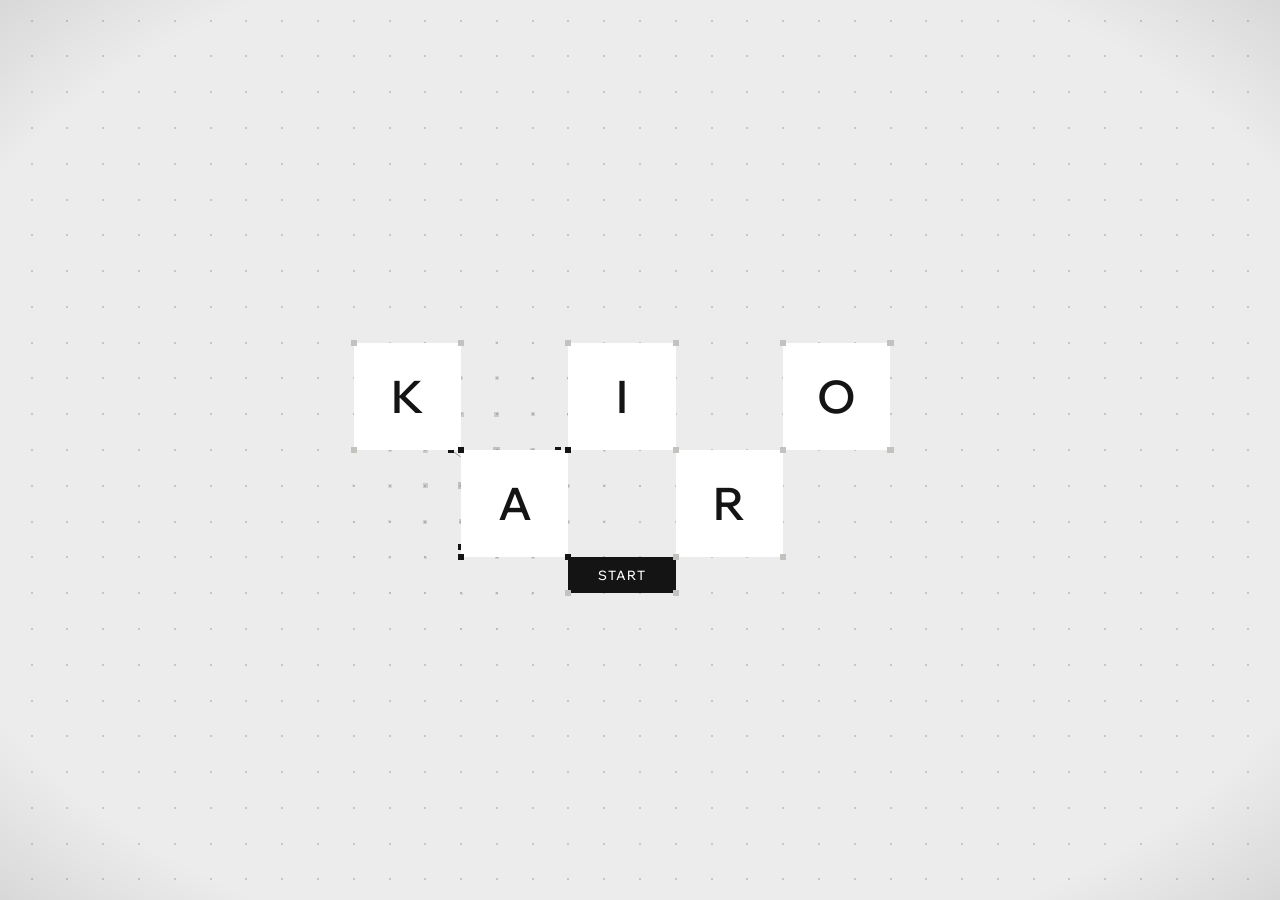
==== index.html @ 66336d64 "Initial copy from karingutin/Kairo as starting point for Rosh Hashanah edition" ====
<!doctype html>
<html lang="en" dir="ltr">
<head>
<meta charset="utf-8">
<meta name="viewport" content="width=device-width, initial-scale=1">
<meta http-equiv="Cache-Control" content="no-store, no-cache, must-revalidate">
<meta http-equiv="Pragma" content="no-cache">
<title>Architecture of Time</title>

<!-- The mark, at 16 pixels: a K cut out of a 3 x 3 patch of the interface
     lattice — see favicon.svg, which carries the geometry and the reasoning.
     THE SVG COMES FIRST and the .ico second: a browser takes the first format
     it understands, so the ones that can read SVG get the version that scales
     and inverts under a dark scheme, and the ones that cannot fall back. The
     two raster files are generated from the SVG's geometry by hand — run
     tools/make-icons.py if favicon.svg ever changes. -->
<link rel="icon" href="favicon.svg" type="image/svg+xml">
<link rel="icon" href="favicon.ico" sizes="16x16 32x32 48x48">
<link rel="apple-touch-icon" href="apple-touch-icon.png">

<link rel="preconnect" href="https://fonts.googleapis.com">
<link rel="preconnect" href="https://fonts.gstatic.com" crossorigin>
<link href="https://fonts.googleapis.com/css2?family=Wix+Madefor+Display:wght@400;500;600;700;800&display=swap" rel="stylesheet">

<!-- Style. Four files, loaded in the order they were written; later rules
     override earlier ones, so the order is not cosmetic. -->
<link rel="stylesheet" href="css/00-ground.css">
<link rel="stylesheet" href="css/10-chrome.css">
<link rel="stylesheet" href="css/20-aperture.css">
<link rel="stylesheet" href="css/30-questions.css">
</head>
<body>
<!--
  APERTURE — direction contract for the opening screen (#landing step 1).
  THESIS: the way in is a hole, not a page. This screen refuses the centered
  plate: the interface grid is the ground, and the title is what is left where
  the grid has been switched off.
  AMENDED: the name and birthdate fields this screen was built around are gone,
  and with them the mechanic where typing widened the aperture. The screen asks
  for nothing now — title, one line, Begin. The hole still opens on the beat,
  but it is no longer sized by what the visitor gives.
  OWN-WORLD: inherited whole — ink #000, white at the field's own weights,
  sheetline rgba(255,255,255,.55) for the rays, Frank Ruhl Libre display /
  Miriam Libre UI / IBM Plex Mono. No new palette, no new face; settled-yellow
  #F3E09B is spent only on the caret and the meter, never on the field. The
  lattice is squares alone, unruled. The poster's own grid and sheet stay
  hidden here per the four-step spec.
  STORY: someone arrives, understands this is a made thing about their own
  time, gives a name, and the giving is what opens the way through.
  FIRST VIEWPORT: full-bleed cell field, live in hard-cut beats. Centred in
  it, an aperture of extinguished cells snapped to whole gridlines. Inside:
  "Architecture of Time" in the display serif arriving character by character
  on the beat, one line beneath it, Begin at the aperture's lower edge. On
  Begin it opens to full bleed and the first base question arrives.
  FORM: aperture — candidate 4 of 7, assigned; seed key b66342ad.
  FINISH: unreviewed and undocumented is unfinished; this build ends with the
  finish review, the verdict, and DESIGN.md
-->
<div class="surface">

  <div class="world" id="world">
    <div class="gridlayer"></div>
    <div class="vignette"></div>
    <div class="sheet-lines" id="sheetLines">
      <i class="v v1"></i><i class="v v2"></i><i class="h h1"></i><i class="h h2"></i>
    </div>
    <div class="stagebox">
      <div id="frame">
        <div class="ply live" id="plyA"></div>
        <div class="ply" id="plyB"></div>
      </div>
      <!-- There is no separate "create the poster" button any more. The tenth
           question's own Create IS that action (see saveLabel and showFinish):
           the last answer and the making of the poster are one press, not two,
           so nothing sits under the sheet announcing an ending. -->
      <!-- the KAIRO mark: the name's five letters in grid cells, top-right, in
           a composition chosen at random each load. A sibling of the dots inside
           .stagebox so it pans and tilts on the same grid it is snapped to.
           Built by buildLogo(), placed by placeLogo(), coloured by paintLogo().
           It is also the way back: pressing it throws the session away and
           reopens the start screen (see backToStart, which shares its wipe with
           Reset), which is why it is a button and not a div. -->
      <button type="button" id="kairo" aria-label="KAIRO, start over from the beginning"></button>
      <div class="dots" id="dots"></div>
      <aside class="popup" aria-hidden="true" aria-live="polite">
        <div id="cardBody"></div>
      </aside>
      <div class="dots-int" id="dotsInt"></div>
      <!-- The question system: step markers, panel and Save while the asking
           lasts, and the three Save-as buttons and Back once the poster is made
           (see renderFinish) — all on the lattice. A sibling of #frame inside
           .stagebox because it has to pan and tilt with the sheet: it is drawn
           on the same grid the sheet is snapped to. -->
      <div id="qsys"></div>
    </div>
  </div>

  <!-- fixed chrome: not part of the board, never moves -->
  <!-- the grey corner square is gone: it was a placeholder for a mark that
       never arrived, and on a ground this bare it read as a stray cell.
       The KAIRO mark that replaced it is NOT here — it lives inside .stagebox
       so it pans and tilts with the grid it is snapped to. -->
  <button type="button" id="fmtBtn" aria-haspopup="true" aria-expanded="false"
          aria-label="Poster format"></button>
  <div id="fmtMenu" role="menu" aria-label="Poster format"></div>
  <div id="status"></div>
  <button type="button" id="reset" aria-label="Reset all answers">Reset</button>

</div>

<!-- The landing screen: fixed, opaque, covers the board AND the chrome above.
     Deliberately a SIBLING of .surface, not a descendant — .surface sets
     `perspective` for the board's pointer-tilt effect, and `perspective`
     (like `transform`) makes an element a containing block for its own
     position:fixed descendants. A #landing nested inside it would compute
     its fixed inset against that 3D-perspective box instead of the true
     viewport, and visibly drift off (confirmed: showed up ~150px short of
     the bottom edge). Living outside .surface entirely keeps its containing
     block the real viewport, full stop. -->
<div id="landing" role="dialog" aria-modal="true" aria-label="Before we begin" aria-hidden="true">
  <div id="landingBody"></div>
</div>


<!-- The programme. Classic scripts, no defer and no async: load order IS
     execution order, and the numeric prefixes are that order. They share one
     global scope, exactly as the single inline block used to. -->
<script src="js/00-core.js"></script>
<script src="js/10-bank.js"></script>
<script src="js/poster/20-month.js"></script>
<script src="js/poster/21-node.js"></script>
<script src="js/poster/22-base-grid.js"></script>
<script src="js/poster/23-beams.js"></script>
<script src="js/poster/24-roll.js"></script>
<script src="js/poster/25-rings.js"></script>
<script src="js/poster/26-snake-layer.js"></script>
<script src="js/poster/27-decades.js"></script>
<script src="js/poster/28-lattice.js"></script>
<script src="js/poster/29-word.js"></script>
<script src="js/poster/30-svg.js"></script>
<script src="js/ui/40-dots.js"></script>
<script src="js/ui/41-snake.js"></script>
<script src="js/ui/42-wheel.js"></script>
<script src="js/ui/43-horizon.js"></script>
<script src="js/ui/44-snake-draw.js"></script>
<script src="js/ui/45-month-ring.js"></script>
<script src="js/app/50-landing.js"></script>
<script src="js/app/51-flow.js"></script>
<script src="js/app/52-controls.js"></script>
<script src="js/app/53-card.js"></script>
<script src="js/app/54-draw.js"></script>
<script src="js/app/55-reset.js"></script>
<script src="js/app/56-tilt.js"></script>
<script src="js/app/57-transition.js"></script>
<script src="js/app/60-format.js"></script>
<script src="js/app/61-relayout.js"></script>
<script src="js/app/62-hover-notes.js"></script>
<script src="js/app/63-record.js"></script>
<script src="js/app/70-collect.js"></script>
<script src="js/app/71-qsys-input.js"></script>
<script src="js/app/72-boot.js"></script>
</body>
</html>
---- css/00-ground.css ----
/* THE ONE REGISTERED CUSTOM PROPERTY, and it is registered for exactly one
     reason: the lattice's colour is consumed inside a background-image (two
     gradients — see .gridlayer), and an unregistered custom property inside an
     image cannot be interpolated, so the board's flip to the negative would cut
     while everything around it faded. Declaring its syntax makes --gridline
     itself animatable, and the gradients re-resolve on every frame of it.
     Every OTHER colour variable here is consumed straight as a colour value, so
     the property that consumes it transitions on its own and needs nothing.
     initial-value must restate the light value: it is what the property falls
     back to, and getting it wrong shows up as a wrong grid for one frame. */
  @property --gridline{syntax:'<color>';inherits:true;initial-value:#D7D4CC}

  :root{
    /* interface — fixed, never touched by answers */
    /* The board's ground. Off-white, not white: pure white would leave the
       question panel — which IS white — with nothing to sit on. */
    --ink:#ECECEC;
    /* THE INTERFACE PALETTE LIVES HERE AND NOWHERE ELSE.
       The opening screen used to declare its own inverted set, so changing the
       board's colour left it behind. It now inherits every one of these, which
       is the rule from here on: change a colour once and the whole interface
       follows. Only .popup — the old floating card, no longer reached from the
       board — still carries its own, and it is on its way out. */
    --fg:#141414;                       /* interface ink */
    --dim:rgba(0,0,0,.50);              /* secondary ink */
    --line:rgba(0,0,0,.16);             /* hairlines */
    --surface:#ECECEC;                  /* what ink is set on */
    --accent:#141414;
    --picker:none;
    /* Measured off the question-system mock: #2F2F2F on black. Deliberately
       dimmer than the .20 white it was — the snake and its panel are what the
       eye should find on this ground, and a brighter lattice competed. */
    --gridline:#D7D4CC;
    --sheetline:rgba(0,0,0,.34);        /* the lines bounding the sheet: darker */
    --dot:#D6D6D6;
    /* THE FIXED CHROME'S THREE TONES — the Reset control's ink, the rule under
       it, and what both go to on hover. They are variables and not literals for
       one reason: the board inverts when the poster is made (see body.made at
       the foot of this file), and Reset and the Back beside the poster have to
       invert with it. Every quiet control on the ground reads these three. */
    --chrome-ink:rgba(0,0,0,.42);
    --chrome-line:rgba(0,0,0,.22);
    --chrome-hot:#000000;

    /* THE QUESTION SYSTEM — every value measured off the mock.
       One family, three weights of the same red: the trail behind you, the
       step you are on, and the words themselves. */
    /* The Figma redesign takes the question system to black on white: the ink is
       pure black, an answered step greys back, the panel stays white. */
    --q-past:#D6D6D6;              /* a question already answered — greyed back */
    --q-now:#000000;               /* the step you are on, and SAVE — black */
    --q-panel:#FFFFFF;             /* the panel the question is set on */
    --q-text:#000000;              /* the question, and the chosen value — black */
    --q-face:var(--face);
    /* Answered questions. A light yellow rather than a dimmer white, so the
       three states of a question separate by HUE and not only by strength:
       white = still to do, yellow = settled. It is a pale relative of the
       poster's own morning yellow, which ties the board to the artwork. */
    --done:#F3E09B;

    /* GEOMETRY — and the one rule that matters here:
       THE GRID NEVER MOVES AND NEVER CHANGES SCALE.

       --cell and the two format numbers are all written by JS (cellSize and
       syncSheet); CSS only consumes them. One source of truth, so the pixel
       grid the dots are placed on and the pixel grid the background paints can
       never disagree.

       --cell is a function of the VIEWPORT alone. It does not know which
       format is showing, which is exactly why a format change leaves the grid,
       the dot field and the corner chrome untouched: the only thing that moves
       is the sheet, from one set of grid lines to another. */
    /* All five are written by JS — cellSize() and syncSheet(). CSS only
       consumes them. The sheet is SNAPPED to whole cells from the origin
       rather than centred arithmetically, which is what lets a format have an
       odd number of cells and still land all four edges on grid lines; an odd
       count then sits half a cell off centre, which nobody can see. */
    --cell:20px;
    --sheet-w:420px;
    --sheet-h:600px;
    --sheet-x:510px;
    --sheet-y:150px;
    /* The made sheet, the poster layer's own height, and the depth of the cut
       that holds the data row off the foot of the sheet until it is earned.
       DECLARED HERE AND NOT ONLY IN JS, unlike the five above, and the reason is
       what happens when one of them is missing rather than stale. A stale
       --sheet-w is a poster the wrong size for one frame. A missing --sheet-cut
       makes `clip-path:inset(0 0 var(--cut) 0)` an invalid declaration, which
       does not clip a little — it does not clip AT ALL, and the record shows
       itself in full on a sheet nobody has finished yet. So there is always a
       number here to fall back on, and it is one row of the default cell. */
    --sheet-hm:620px;
    --ply-h:620px;
    --sheet-cut:20px;
    --over:160px;                  /* world overscan, so panning never shows an edge */
    --morph:620ms;
    /* HOW LONG THE BOARD TAKES TO TURN OVER. It started at --morph's own 620,
       on the argument that the sheet changing format and the ground going to
       its negative should be the same move at two scales. They are not: a
       format morph is the poster REARRANGING and wants the time to be followed,
       while the flip is a light being switched — nobody watches a room go dark,
       they notice that it has. 460 (Karin, 17 Aug).
       AND IT DECELERATES: --eo, not --ease. --ease is symmetrical, so the flip
       crept out of the light, ran, and crept into the dark, which put the slow
       part at both ends where there is nothing to see. --eo leaves at once and
       settles, so almost all of the change is over early and the last of it just
       arrives. Every rule that flips uses these two together — see body below,
       .surface, #reset, .sheet-lines i and .qback. */
    --flip:460ms;
    --ease:cubic-bezier(.66,0,.34,1);
    --eo:cubic-bezier(.33,1,.68,1);     /* easeOutCubic: the tool-layer entrances/morphs decelerate into rest */

    /* ONE FACE for the whole interface. The three roles stay as separate
       variables — display, ui, mono — because the code says which voice it is
       speaking in and that is worth keeping legible even when all three resolve
       to the same family. Only the POSTER still loads a face of its own
       (ThermoTrial-Zero, and only to be rasterised into a mask). */
    --face:'Wix Madefor Display',system-ui,sans-serif;
    --display:var(--face);
    --ui:var(--face);
    --mono:var(--face);
  }
  /* The month layer's letterforms. Loaded only to be RASTERISED into an
     offscreen mask that circles are packed into — no text is ever set in it on
     the page or on the poster, so nothing here reaches the printed sheet as
     type. If the fetch fails the mask falls back to the display serif and the
     silhouette simply comes out in different letter shapes (see monthLayer). */
  @font-face{
    font-family:'ThermoTrial-Zero';
    src:url('https://base44.app/api/apps/69cbcd44d3da2a5cef013f5e/files/mp/public/69cbcd44d3da2a5cef013f5e/0531d7dcf_font_font_mshiunpu.otf') format('opentype');
    font-weight:400; font-style:normal; font-display:swap;
  }
  *{box-sizing:border-box}
  html,body{margin:0;padding:0;height:100%;overflow:hidden}
  /* THE FLIP IS DRIVEN FROM HERE. body.made is what changes, so body is the
     element whose computed values move — and both the ground it paints and the
     lattice colour it hands DOWN are transitioned on it. An inherited value
     that is mid-transition on the parent arrives at the child mid-transition
     too, which is what carries the fade into .gridlayer without .gridlayer
     needing to know anything about it. */
  body{background:var(--ink);font-family:var(--ui);line-height:1.5;-webkit-font-smoothing:antialiased;
       transition:background-color var(--flip) var(--eo),
                  --gridline var(--flip) var(--eo)}

  /* the grid is the background of the whole interface. it is anchored to the
     sheet's top-left corner, so the sheet sits inside it rather than on it. */
  /* The stage. Holds the perspective; itself never moves. */
  .surface{position:fixed;inset:0;background-color:var(--ink);
           overflow:hidden;perspective:1500px;perspective-origin:50% 50%;
           transition:background-color var(--flip) var(--eo)}

  /* The world: everything that belongs to the board. Panned and tilted as one
     piece, so the grid, the sheet and the dots can never drift apart.
     Oversized by --over on every side, so panning never exposes an edge. */
  /* NOT preserve-3d. Under preserve-3d the browser sorts these children by 3D
     depth and ignores z-index, which makes hit-testing pick the wrong layer at
     random. The world's own rotation still works because .surface holds the
     perspective; the children only need to stay flat. */
  .world{position:absolute;inset:calc(-1 * var(--over));z-index:1;
         transform-style:flat;will-change:transform}

  /* The grid runs unbroken to every edge — no mask, no fade. It covers the
     world including the overscan, so panning never reveals a bare corner.

     Anchored to the CENTRE of the viewport, not to the sheet's corner. That is
     the whole reason a format change leaves it untouched: a line falls exactly
     on the centre and repeats outward, and because every format is an even
     number of cells the centred sheet's four edges land on lines whatever
     format is showing. Anchoring to the sheet's corner would drag the entire
     grid sideways every time the poster changed shape. */
  .gridlayer{position:absolute;inset:0;z-index:0;
    background-image:
      linear-gradient(to right, var(--gridline) 0 1px, transparent 1px),
      linear-gradient(to bottom, var(--gridline) 0 1px, transparent 1px);
    background-size:var(--cell) var(--cell);
    background-position:calc(50vw + var(--over)) calc(50dvh + var(--over))}

  /* Viewport-sized box inside the world, so every JS coordinate stays
     viewport-relative exactly as before. */
  /* No z-index: this must NOT become a stacking context, so its children can
     interleave with the sheet lines that sit on the world. */
  .stagebox{position:absolute;left:var(--over);top:var(--over);
            width:100vw;height:100dvh}

  /* Shading that belongs to the board: it sits above the grid but below the
     sheet and the card, so content never gets dimmed by it. */
  .vignette{position:absolute;inset:0;z-index:1;pointer-events:none;
    background:radial-gradient(ellipse 92% 92% at 50% 50%,
      transparent 70%, rgba(0,0,0,.22) 100%)}

  .dots{position:absolute;inset:0;pointer-events:none;z-index:4}
  /* This layer covers the whole screen and sits above the card, so it MUST be
     click-through. Only .qdot inside it takes pointer events. */
  .dots-int{position:absolute;inset:0;z-index:6;pointer-events:none}
  /* The dots do not move on a format change at all. They are placed clear of
     the LARGEST footprint any format can occupy, so no format can ever reach
     them — which is what makes the change seamless: only the sheet's four
     edges and the artwork move, over a grid and a dot field that hold still. */
  .dots svg,.dots-int svg{display:block;width:100%;height:100%}
  .dots-int svg{pointer-events:none}

  /* a question dot: ring = unanswered, disc = answered, pulse = do this next */
  .qdot{pointer-events:auto;cursor:pointer;outline:none}
  .qdot .hit{pointer-events:all}
  .qdot .hit{fill:transparent}
  /* THE CATALOGUE — three readings, and only three:
       still to do   white disc, large
       answered      light yellow disc, small
       skipped       light yellow ring, small, broken
     WHITE MEANS "STILL TO DO" and YELLOW MEANS SETTLED, so the states separate
     by hue first and weight second — and the boldest marks on the board are
     always the ones asking for something. On top of that sits the ORDER: radius
     and brightness both fall off with how far ahead of the cursor a question
     sits, so what is next is the biggest, brightest disc and the rest recede
     toward the grid. All of it is set per dot by renderDots. */
  /* r and opacity are NOT transitioned: they are re-derived from the live cell
     size on every frame of a format morph, and a transition would make each
     dot chase its own position a fifth of a second behind the grid. */
  .qdot .core{fill:none;stroke:#FFFFFF;stroke-width:1.2;
              transition:fill .2s ease,stroke .2s ease,stroke-width .15s ease}
  .qdot .core.filled{fill:#FFFFFF}
  /* answered: a small filled disc in the settled colour */
  .qdot .core.done{fill:var(--done);stroke:var(--done)}
  /* skipped: the same colour, but hollow and broken, so the board never claims
     an answer that was never given */
  .qdot .core.passed{fill:none;stroke:var(--done)}
  /* A ring that only shows on hover. Needed because the dots are now mostly
     filled, and thickening a white outline inside a white disc is invisible —
     the hover has to happen OUTSIDE the mark to be seen at all. */
  .qdot .hover{fill:none;stroke:#FFFFFF;stroke-width:1;opacity:0;
               transition:opacity .14s ease}
  .qdot:not(.locked):hover .hover,
  .qdot:focus-visible .hover{opacity:.75}
  .qdot:not(.locked):hover .core,
  .qdot:focus-visible .core{opacity:1}
  /* Locked dots do not answer the pointer AND say so: no hover ring, and the
     cursor stays a plain arrow. Previously they looked and felt identical to
     open ones right up until a click did nothing. */
  .qdot.locked{pointer-events:none;cursor:default}

  /* the mark that says where to begin — only while nothing has been answered */
  .startcue{font-family:var(--mono);font-size:8.5px;letter-spacing:.2em;
            text-transform:uppercase;fill:rgba(255,255,255,.75)}
  /* The line that reaches from the question just answered toward the next one:
     a straight run between the two points, as the crow flies.

     The motion is meant to LEAD rather than announce. It fades up instead of
     switching on, extends on a strong ease-out so it decelerates into the dot
     it is pointing at, rests there long enough to be followed, then leaves
     slowly. Nothing in it snaps — an earlier version drew fast at full opacity
     and read as a flash, which pulled the eye instead of guiding it. */
  /* A WAKE, not a line being drawn.
     The stroke is one short dash in a very long gap, and what animates is the
     offset — so a segment of fixed length TRAVELS the whole curve and leaves at
     the far end. The full path is never visible at once, which is the
     difference between something moving across the board and something being
     drawn onto it. Same idea as a trim path chasing its own start.
     --o0 / --o1 are the two ends of that travel, worked out per curve in JS. */
  /* Two animations rather than one, on purpose: the travel needs a single
     unbroken ease from end to end, and mixing opacity keyframes into it would
     chop that curve into eased fragments and put a kink in the motion. So the
     offset animation holds exactly three keyframes — go, arrive, stay — and the
     fade rides alongside it on its own linear track. */
  /* A SHOOTING STAR.
     Away quickly, decelerating only slightly, and the tail is already
     dissipating before the head lands — so it arrives and is gone in the same
     motion. There is deliberately NO rest at the far end: an earlier version
     held the wake on the target for a beat, and a quarter second of a line
     sitting still next to a dot stops reading as something falling and starts
     reading as a pointer that has been left there. */
  .guide{fill:none;stroke:#FFFFFF;stroke-width:1.1;stroke-linecap:round;
         animation:trail 1150ms cubic-bezier(.12,.62,.3,1) forwards,
                   trailFade 1150ms linear forwards}
  /* the head reaches the target at 92% — it still genuinely arrives, see --o1 —
     and the last 8% is only there so it does not vanish mid-stride */
  @keyframes trail{
    0%  {stroke-dashoffset:var(--o0)}
    92% {stroke-dashoffset:var(--o1)}
    100%{stroke-dashoffset:var(--o1)}
  }
  /* fading from 58% means the streak is thinning out over the last third of its
     flight, which is what makes the arrival dissolve instead of stop */
  @keyframes trailFade{
    0%{opacity:0} 7%{opacity:.7} 58%{opacity:.7} 100%{opacity:0}
  }
  /* The same wake again, clipped to the sheet and a fraction of the weight. It
     has to cross the artwork whenever the two dots sit on opposite sides of it,
     and at full strength that reads as a scratch across the poster. Drawing it
     twice under opposite clips is what lets one gesture change weight partway
     along instead of becoming two — both copies share the timing exactly, so
     they travel as one. */
  .guide.under{animation-name:trail,trailFadeFaint}
  @keyframes trailFadeFaint{
    0%{opacity:0} 7%{opacity:.18} 58%{opacity:.18} 100%{opacity:0}
  }
  .qdot .halo{fill:none;stroke:rgba(255,255,255,.4);stroke-width:1}
  .qdot .pulse{fill:none;stroke:#FFFFFF;stroke-width:1.4;
               transform-box:fill-box;transform-origin:center;
               animation:ring 2.1s cubic-bezier(.2,.7,.3,1) infinite}
  @keyframes ring{0%{transform:scale(1);opacity:.7}70%{opacity:0}100%{transform:scale(3);opacity:0}}

  /* pointer-events off on the strip itself: it must never intercept a click
     meant for a card that happens to sit under it. Only its link takes them. */
  #status{display:none;pointer-events:none;position:absolute;left:max(16px, calc(1.6 * var(--cell)));bottom:max(14px, calc(1.3 * var(--cell)));z-index:8;
          font-family:var(--mono);font-size:9.5px;letter-spacing:.18em;text-transform:uppercase;
          color:rgba(0,0,0,.46)}
  .statline{display:flex;align-items:center;gap:12px}
  .sep{display:inline-block;width:14px;height:1px;background:rgba(0,0,0,.28)}
  .build{opacity:.4}
  .cue{animation:breathe 2.6s ease-in-out infinite}
  @keyframes breathe{0%,100%{opacity:.45}50%{opacity:1}}
  #reset{position:absolute;right:max(16px, calc(1.6 * var(--cell)));bottom:max(14px, calc(1.3 * var(--cell)));z-index:8;
         font-family:var(--mono);font-size:9.5px;letter-spacing:.18em;text-transform:uppercase;
         background:transparent;border:0;padding:0 0 1px;cursor:pointer;
         color:var(--chrome-ink);border-bottom:1px solid var(--chrome-line);
         transition:color var(--flip) var(--eo),border-color var(--flip) var(--eo),
                    bottom var(--flip) var(--eo)}
  /* THE MADE POSITION IS NOT HERE, it is written as an inline length by
     placeReset(). The made sheet brings its bottom bounding line down a cell,
     onto this word (Karin, 17 Aug), and where the label has to stand to clear it
     is a function of the sheet's box — which JS already owns and CSS can only
     reach through a chain of custom properties. The transition above is what
     makes it travel rather than jump, on the sheet's own clock. */
  /* TWO DURATIONS ON ONE PAIR OF PROPERTIES, and the shorter one lives on the
     hover rule rather than on the base. The same two colours are moved by two
     different events: the pointer arriving, which must answer at once, and the
     board turning over, which must not — at .15s this label went white while
     the ground behind it was still white, and disappeared for a third of a
     second every time the poster was made. The base rule owns the flip's
     duration; :hover overrides it for as long as the pointer is there, so
     hovering is instant and letting go eases back on the board's own clock. */
  #reset:hover{color:var(--chrome-hot);border-bottom-color:var(--chrome-hot);
               transition-duration:.15s}
  #reset:disabled{opacity:.3;cursor:default;border-bottom-color:transparent}
  #reset:disabled:hover{color:var(--chrome-ink)}

  /* Placeholder, snapped to grid lines by placeChrome(). Drop real content
     inside; sized to 3 x 3 grid cells. */
  .chrome{position:absolute;z-index:8;pointer-events:none}   /* below the card; inert for now */

  /* =====================================================================
     THE POSTER IS MADE — and the board turns itself off around it.

     EVERY VALUE HERE IS THE NEGATIVE OF THE ONE ABOVE IT, and that is the
     whole rule: not a second palette that happens to be dark, but the same
     palette read the other way round. #ECECEC becomes #131313, #D7D4CC
     becomes #282B33, and every rgba(0,0,0,a) becomes rgba(255,255,255,a) at
     its own alpha. So the RELATIONSHIPS survive the flip — the lattice is
     one step off the ground on the dark side exactly as it was on the light
     side, which is why it comes out dark grey and not white. A white grid
     was the first attempt and it read as a new thing on the screen rather
     than as the same board seen inverted (Karin, 16 Aug).

     Everything drawn ON the ground — the mark, Reset, Back, the lines
     bounding the sheet — takes the flip with it, which is the whole reason
     those are variables and not literals.

     THE POSTER IS NOT IN THIS RULE, AND MUST NEVER BE. Not the sheet, not
     PAPER, not a single layer's colour: the piece that was just made is the
     one thing on the screen that does not change when the interface steps
     back from it. That is what the inversion is FOR — the artwork is now the
     only lit thing on a board that has gone dark.

     It cuts rather than fades, like every other state change in this piece:
     --gridline is consumed inside a background-image, and a custom property
     in a gradient cannot be interpolated without registering it. Nothing to
     work around — the opening screen runs on hard cuts too.
     ===================================================================== */
  body.made{
    --ink:#131313;                      /* the negative of #ECECEC */
    --surface:#131313;
    --gridline:#282B33;                 /* the negative of #D7D4CC: dark grey, one step off the ground */
    --fg:#EBEBEB;                       /* the negative of #141414 */
    --dim:rgba(255,255,255,.50);
    --line:rgba(255,255,255,.16);
    --accent:#EBEBEB;
    --sheetline:rgba(255,255,255,.34);  /* the darker lines become the lighter ones */
    --dot:#292929;
    /* THE ONE PLACE THE FLIP IS NOT LITERAL. A hairline of white on black
       carries less weight than the same hairline of black on white — the same
       alpha does not buy the same read — so the two quiet controls, Reset and
       the Back beside the poster, are given back what the flip costs them.
       Karin, 16 Aug: they have to be MORE readable inverted, not equally
       faint. Everything else on this list is the exact negative. */
    --chrome-ink:rgba(255,255,255,.62);
    --chrome-line:rgba(255,255,255,.36);
    --chrome-hot:#FFFFFF;
  }
  /* The mark inverts with the ground: its three cells are var(--fg), which has
     just become the light tone, so the name set across them has to go dark or
     it vanishes into its own ground. The coloured cell keeps the colourway's
     ink — that is the poster's colour, and the poster does not change — and the
     two letters over it simply read dark on it like the other three. */
  body.made #kairo .kw{color:#131313}
---- css/10-chrome.css ----
/* ---- the KAIRO mark, above the questions ----
     Three cells in one row (placeLogo sets the box to exactly 3 x 1, so the dot
     field can reserve it). The cells are GROUND — the interface ink, and the
     last of the three the colourway's own colour — and the name is set across
     all three in one piece on top of them, so no letter is ever cut by a cell
     edge. display:none is the resting state; placeLogo turns it on once the
     board is live, and only then. */
  /* A button, because the mark is the way back to the start screen. Every
     browser default is stripped: placeLogo owns the box, .kt owns the ground
     and .kw owns the name, so nothing here may add a border, a padding or a
     ground of its own. Pressing it fades rather than moves — the box is on the
     grid, and a hover that shifted it would take it off. */
  #kairo{display:none;position:absolute;z-index:3;pointer-events:auto;cursor:pointer;
         margin:0;padding:0;border:0;background:transparent;font:inherit;color:inherit;
         -webkit-appearance:none;appearance:none;
         transition:opacity .15s var(--ease)}
  #kairo:hover{opacity:.72}
  #kairo:focus-visible{outline:1px solid var(--fg);outline-offset:3px}
  @media (prefers-reduced-motion:reduce){#kairo{transition:none}}
  #kairo .kt{position:absolute;background:var(--fg);
             transition:background .45s var(--ease)}
  /* the name, spanning the whole box and sitting above every cell in it */
  #kairo .kw{position:absolute;inset:0;z-index:1;
             display:flex;align-items:center;justify-content:center;
             font-family:var(--ui);font-weight:600;color:#FFFFFF;
             text-transform:uppercase;line-height:1;
             /* the tracking's trailing space would push the word off-centre by
                half a letter-space; the indent pays it back */
             text-indent:.10em;
             transition:color .45s var(--ease)}
  @media (prefers-reduced-motion:reduce){#kairo .kt,#kairo .kw{transition:none}}

  /* ---- the format control, top right ----
     Two grid cells square instead of the three the grey placeholder took, and
     snapped to the same lines. The glyph inside is the poster's own outline at
     its real ratio, so the control states the format rather than naming it. */
  #fmtBtn{position:absolute;z-index:9;pointer-events:auto;cursor:pointer;
          background:transparent;border:1px solid rgba(255,255,255,.28);padding:0;
          display:flex;flex-direction:column;align-items:center;justify-content:center;gap:5px;
          transition:border-color .15s,background .15s}
  #fmtBtn:hover,#fmtBtn[aria-expanded=true]{border-color:#fff;background:rgba(255,255,255,.07)}
  #fmtBtn:focus-visible{outline:1px solid #fff;outline-offset:3px}
  /* the glyph's own box animates with the same curve as the sheet, so pressing
     a format shows the control and the poster arriving together */
  #fmtBtn i{display:block;border:1.3px solid #fff;box-sizing:border-box;
            transition:width var(--morph) var(--ease),
                       height var(--morph) var(--ease)}
  #fmtBtn b{font-family:var(--mono);font-weight:400;font-size:7.5px;letter-spacing:.1em;
            color:rgba(255,255,255,.7);white-space:nowrap}

  #fmtMenu{position:absolute;z-index:9;background:#080808;
           border:1px solid rgba(255,255,255,.26);padding:5px 0;
           opacity:0;visibility:hidden;transform:translateY(-4px);pointer-events:none;
           transition:opacity .18s ease,transform .18s ease,visibility .18s}
  #fmtMenu.open{opacity:1;visibility:visible;transform:none;pointer-events:auto}
  #fmtMenu button{display:flex;align-items:center;gap:11px;width:100%;
                  background:transparent;border:0;padding:8px 13px;cursor:pointer;
                  text-align:left;color:#fff;transition:background .12s}
  #fmtMenu button:hover{background:rgba(255,255,255,.10)}
  #fmtMenu button:focus-visible{outline:1px solid #fff;outline-offset:-2px}
  #fmtMenu button[aria-checked=true]{background:rgba(255,255,255,.06)}
  /* the ratio glyph, sized by JS: a 22px box holding the format's outline */
  #fmtMenu i{display:block;border:1.2px solid rgba(255,255,255,.85);box-sizing:border-box;flex:none}
  #fmtMenu .gbox{width:22px;height:22px;display:flex;align-items:center;justify-content:center;flex:none}
  #fmtMenu .lbl{font-family:var(--mono);font-size:9.5px;letter-spacing:.14em;
                text-transform:uppercase;flex:1;white-space:nowrap}
  #fmtMenu .rat{font-family:var(--mono);font-size:9.5px;letter-spacing:.1em;
                color:rgba(255,255,255,.55);flex:none}
  #fmtMenu .use{font-family:var(--mono);font-size:8px;letter-spacing:.06em;
                color:rgba(255,255,255,.34);display:block;margin-top:3px;text-transform:none}
  #fmtMenu button[aria-checked=true] .rat{color:#fff}

  /* The sheet. syncSheet writes its four lengths in one go, so they all change
     at the same instant — and a transition on a length interpolates whatever
     caused the change. That is the format morph: four lengths here, four more
     on the bounding lines, one duration and one curve shared by all of them, so
     they arrive together. No custom-property animation involved, which means it
     behaves the same in every browser that can run the rest of this file. */
  /* THE FRAME STANDS AT ITS MADE HEIGHT AT ALL TIMES, and the record's row is
     CLIPPED off the bottom until the poster is made. Nothing about the box
     changes when the sheet lengthens — only where it is cut.

     It was written the obvious way first: the frame at the asking height, the
     made height switched in on body.made, and `height` transitioned. That is
     correct and it is not smooth. A height animation is a LAYOUT animation, so
     every frame of it relaid the frame, re-resolved the two poster layers inside
     it and re-evaluated the overflow — over an SVG carrying thousands of
     elements, which is what made the growth judder (Karin, 17 Aug). Clipping
     costs no layout at all: the layer is rasterised once and the cut moves.

     --sheet-hc is still the height SHOWN and is still switched, because the
     sheet's bottom bounding line is drawn off it (see .sheet-lines .h2) and that
     is a one-pixel element that can afford to move the cheap way. */
  #frame{position:absolute;z-index:2;left:var(--sheet-x);top:var(--sheet-y);
         width:var(--sheet-w);height:var(--sheet-hm);overflow:hidden;
         clip-path:inset(0 0 var(--cut) 0)}
  :root{--sheet-hc:var(--sheet-h); --cut:var(--sheet-cut)}
  body.made{--sheet-hc:var(--sheet-hm); --cut:0px}
  /* Scoped to .morphing on purpose. The same four lengths also change when the
     window is resized, and a resize must be instant — animating the sheet
     while someone drags a window corner looks broken and lags the pointer. The
     class is added only for the length of a format change. */
  .world.morphing #frame{
         transition:left var(--morph) var(--ease), top var(--morph) var(--ease),
                    width var(--morph) var(--ease), height var(--morph) var(--ease)}
  /* THE SHEET LENGTHENING, and scoped to its own class for exactly the reason
     .morphing is: the same height also changes on a window resize, where it must
     be instant — an eased height against a snapping width is a poster visibly
     squashing while someone drags a window corner. The class is on for the
     length of the ending and no longer (see showFinish / hideFinish).
     --flip and --eo, not --morph: the sheet growing and the ground going to its
     negative are ONE movement, and one movement takes one clock. */
  .world.growing #frame{transition:height var(--flip) var(--eo)}
  .world.growing .sheet-lines .h2{transition:top var(--flip) var(--eo)}
  .world.growing .sheet-lines.edge .v{transition:bottom var(--flip) var(--eo)}

  /* The "create the poster" button that used to hang under the sheet is gone.
     It said the same thing twice: the tenth question's own Create already makes
     the poster, and a second control sitting under the sheet from the start
     announced the ending long before anyone had reached it. */

  /* Two poster layers, dissolved into one another on a format change. Both are
     stretched to fill the frame (preserveAspectRatio="none"), and the frame is
     travelling between the two ratios: at the start the outgoing poster sits at
     its own ratio undistorted, at the end the incoming one does, and the
     dissolve covers the squash in between. That is what turns a resize into a
     morph.

     It is NOT a symmetrical crossfade, and that is the point. Fading one out
     while fading the other in leaves both semi-transparent midway, so a
     quarter of the black board shows through the pair and the poster visibly
     dips in brightness halfway through every change — very obvious on a white
     morning ground. Instead the outgoing layer holds full opacity underneath
     while the incoming one fades in ON TOP of it, and is only dropped once it
     is completely covered. Nothing is ever transparent, so nothing dims. */
  /* TOP-ANCHORED AND ALWAYS THE LONG HEIGHT — not inset:0. The layer holds the
     artwork AND the record beneath it, at its own fixed proportions, and it must
     not resize when the sheet lengthens: the artwork is finished and nothing at
     the end is allowed to move it. The frame's overflow decides how much of the
     layer is showing; the layer itself never changes. */
  .ply{position:absolute;left:0;top:0;width:100%;height:var(--ply-h);opacity:0;
       transition:opacity var(--morph) var(--ease)}
  .ply.live{opacity:1}
  .ply:not(.live){pointer-events:none}   /* the idle buffer must not intercept hovers */
  .ply svg{display:block;width:100%;height:100%}

  /* =====================================================================
     THE POSTER IS MADE — the sheet lengthens and the record is printed.

     NOTHING HERE MOVES THE ARTWORK. The record is already sitting in the poster
     layer, a cell below the foot of the sheet, from the first paint of the
     session; all the ending does is grow the frame down to meet it (see #frame
     and .world.growing). So there is no transform on this side at all, and the
     export needs nothing baked in either: a saved SVG carries the whole tall
     sheet, band included, exactly as the screen has it.

     Which leaves one thing for CSS: the writing. */
  /* Swept left to right as the sheet reaches it — a record being printed, not a
     caption switched on. --gd is the letter's own beat (baked in recordLayer).

     A FADE ON --eo, NOT A HARD CUT PER LETTER, and this is the whole difference
     between the two versions of this rule. The word layer's letters land as
     steps(1,end) because there are nine of them at ninety-odd milliseconds
     apart, and each one arriving whole is the point. There are three hundred
     here, three milliseconds apart, so several land in every frame — as hard
     cuts that is not a word being written, it is a block of text stuttering in
     column by column (Karin, 17 Aug: "feels a bit stuck"). At .32s each, every
     letter overlaps the hundred after it and the same delays read as one soft
     wipe travelling across the band, on the same curve as every other entrance
     in the piece.

     IT STARTS BEFORE THE SHEET HAS FINISHED GROWING, at half the flip rather
     than after it. Waiting for the whole 460ms put a dead beat between the two
     halves of one movement; overlapping them makes the sheet lengthen and the
     record arrive read as a single gesture.

     NO STANDALONE opacity:0, for the reason spelled out on .sglyph: the
     from-state does the hiding and `both` holds it, so prefers-reduced-motion —
     which forces animation:none — leaves every letter visible instead of
     stranding the whole band blank. */
  @keyframes recordWrite{from{opacity:0}to{opacity:1}}
  body.made .ply svg .rglyph{
    animation:recordWrite .32s var(--eo) both;
    animation-delay:calc(var(--flip) * .5 + var(--gd,0ms))}

  /* HOVER NOTES: point at an answered layer and it stays lit while the rest of the
     poster dims, and a personal line appears beside the sheet. */
  .hl{cursor:pointer}
  .art > *{transition:opacity .25s ease}
  .art:has(.hl:hover) > *:not(.hl:hover){opacity:.12}

  /* ENTRY ANIMATIONS: the first time a tool's layer lands on the sheet it plays a
     one-shot entrance. markEntries() tags the layer .enter exactly once (the id is
     remembered in `entered`), so slider re-renders and format morphs stay silent;
     resetAll clears `entered` and re-arms it. The global prefers-reduced-motion
     rule near the end already forces animation:none, so a reduced-motion visitor
     just gets the finished mark — no per-animation guard needed here.

     THE SNAKE (Q4/febdays): its beads unspool head-to-tail. Every bead part carries
     class .sbead and a --bi (its 0-based order); the layer carries --sstep (the
     per-bead delay, sized in JS so ~all 28-31 beads land inside ~0.8s). Each bead
     appears WHOLE at full size — a plain fade, no scale-up — so the snake assembles
     one complete circle after another (Karin: scaling small->big did not suit it).
     The explicit animation-delay sits AFTER the animation shorthand on purpose — the
     shorthand resets delay to 0, so the override has to follow it. */
  @keyframes snakeBeadIn{from{opacity:0}to{opacity:1}}
  .hl.enter[data-q="febdays"] .sbead{
    animation:snakeBeadIn .42s var(--eo) both;
    animation-delay:calc(var(--bi) * var(--sstep,15ms))}

  /* THE NODE (Q2/alarms): the centre square pops first, then the rays shoot outward
     one by one (a stroke draw-on — --rl is each ray's own length) and each blue tip
     pops as its ray lands. --nstep (set in JS off the ray count) keeps the whole fan
     inside ~0.3s however many alarms there are. Same fill-box trick so the square and
     tips scale from their own centres, not the SVG origin. */
  @keyframes nodePop{from{opacity:0;transform:scale(0)}to{opacity:1;transform:none}}
  @keyframes nodeRay{from{stroke-dashoffset:var(--rl)}to{stroke-dashoffset:0}}
  /* THE BASE GRID (shape + density): on first appearance the output RISES from
     the bottom of the sheet to the top — a clip that fills upward, so the lines
     read as coming up from below rather than blooming from the centre. */
  .hl.enter[data-q="basegrid"]{animation:gridRise .95s var(--eo) both}
  @keyframes gridRise{from{clip-path:inset(100% 0 0 0)}to{clip-path:inset(0 0 0 0)}}
  .hl.enter[data-q="alarms"] .nsq{transform-box:fill-box;transform-origin:center;
    animation:nodePop .30s var(--eo) both}
  .hl.enter[data-q="alarms"] .nray{stroke-dasharray:var(--rl);
    animation:nodeRay .36s var(--eo) both;
    animation-delay:calc(.10s + var(--ri) * var(--nstep,40ms))}
  .hl.enter[data-q="alarms"] .nell{transform-box:fill-box;transform-origin:center;
    animation:nodePop .26s var(--eo) both;
    animation-delay:calc(.30s + var(--ri) * var(--nstep,40ms))}
  /* THE RING BLOCK (Q/vacations): the corner triangle RISES onto the canvas first,
     travelling in from beyond the sheet's extreme top-right corner (--rtx,--rty is the
     trim corner the block hangs flush to; --rtdx,--rtdy is the off-canvas start it
     slides from), and then the rings BUD — every one of them
     is tangent to the outer ring at one point (--rpx,--rpy, the middle-right), so
     scaling each about THAT point holds the tangency through the whole entrance
     and they read as growing out of it, outer first. transform-box:view-box puts
     the origin in the sheet's own units, which is what those two vars carry.

     A COUNT CHANGE is the same move under a different driver: startRingsMorph
     scales the very same groups about the very same point from JS, so a ring
     gained grows out of it and a ring lost shrinks back into it. Nothing here
     fights that — the .enter class is off by then. */
  @keyframes ringBud{from{opacity:0;transform:scale(0)}to{opacity:1;transform:none}}
  /* the triangle RISES onto the canvas: it starts one triangle-length up-and-right of
     its resting spot (--rtdx,--rtdy, so it is fully off the top-right corner) and
     slides down-left into place. transform-box:view-box keeps the px offsets in the
     sheet's own units. */
  @keyframes ringTriIn{from{opacity:0;transform:translate(var(--rtdx),var(--rtdy))}to{opacity:1;transform:none}}
  .hl.enter[data-q="vacations"] .rtri{transform-box:view-box;
    animation:ringTriIn .5s var(--eo) both}
  .hl.enter[data-q="vacations"] .rring{transform-box:view-box;
    transform-origin:var(--rpx) var(--rpy);
    animation:ringBud .52s var(--eo) both;
    animation-delay:calc(.14s + var(--ri) * var(--rstep,90ms))}

  /* THE WORD (Q9/saying): it is WRITTEN, one letter at a time, left to right and
     top line before bottom — the poster's only typography, and the only mark on
     the sheet that is made of an order rather than of a shape, so it is the one
     that should arrive in that order. Each letter is its own tspan carrying the
     moment it lands (--gd), computed in JS on an easeOutQuad so the run
     decelerates into its last letter rather than clocking evenly to the end —
     see sayingDelay, and the note there for why the easing cannot live here.

     A HARD CUT PER LETTER — steps(1,end), no fade — because a letter half drawn
     is not a letter being written, it is a letter dissolving, and nothing else
     in this piece fades in either.

     NO STANDALONE opacity:0 HERE, deliberately: the from-state does the hiding
     and `both` holds it through the delay. Declaring opacity:0 in the rule
     itself is what would strand these letters invisible under
     prefers-reduced-motion, where the global rule forces animation:none and
     nothing would ever be left to turn them back on.

     The duration is .24s for the same reason the lattice's is (see below): a
     10ms window can be stepped clean over by main-thread work and fill-mode
     then freezes that letter out forever. The delay is backed off by the same
     .24s so the letters still land on their intended beats — the first one at
     -.24s is simply already finished, which is what makes it appear at once. */
  @keyframes sayingWrite{from{opacity:0}to{opacity:1}}
  .hl.enter[data-q="saying"] .sglyph{
    animation:sayingWrite .24s steps(1,end) both;
    animation-delay:calc(var(--gd,0ms) - .24s)}

  /* THE MONTH SILHOUETTE (Q3): on FIRST appearance it grows from the sheet
     centre — a smooth scale of the whole layer group about the viewBox centre,
     the same move as the base grid but keyed to the sheet centre rather than the
     group's own box. A month CHANGE keeps the raster re-grow (startMonthGrow);
     .enter is off by then, so this never fights it. */
  .hl.enter[data-q="month"]{transform-box:view-box;transform-origin:50% 50%;
    animation:monthGrow .72s var(--eo) both}
  @keyframes monthGrow{from{transform:scale(.04)}to{transform:scale(1)}}

  /* THE DECADES BRICK BAND (Q7): on first appearance the checkerboard lays in
     column by column from the left, each brick growing up from its own foot —
     the piece's whole-cell brick language. --cstep (set on the group off the
     column count) keeps the whole band inside ~0.8s however many decades. */
  @keyframes brickLay{from{opacity:0;transform:scaleY(0)}to{opacity:1;transform:none}}
  .hl.enter[data-q="decades"] .brick{transform-box:fill-box;transform-origin:bottom;
    animation:brickLay .42s var(--eo) both;
    animation-delay:calc(var(--ci) * var(--cstep,40ms))}

  /* THE LATTICE (Q8/sixweek): on FIRST appearance only, every cell pops in as a
     true hard cut (no fade) — each cell carries its own reveal delay (--cd),
     baked in JS as an eased distance-from-top-left so the population reads as
     one diagonal wavefront sweeping down-right, easing out as it advances. A
     steps(1,end) animation holds each cell at opacity:0 for its entire duration
     and then snaps straight to opaque — no interpolation, matching the piece's
     no-fade language. Only ever runs once: any later paint (a bar drag, a
     revisit) uses the batched static render, which has no .lcell elements to
     animate at all.

     The duration used to be 0.01s. steps(1,end) only ever shows two states, so
     that read as instant either way — but a 10ms window is short enough that
     the main-thread work landing right after 257 cells are inserted
     (addHitRects' getBBox pass, markEntries' classList pass) could eat the
     whole window before the browser sampled it, and a cell whose step got
     stepped over that way never recovers: fill-mode:both freezes it at
     opacity:0 forever. Karin found 9 cells permanently missing after the
     sweep finished. 240ms is long enough that no plausible stall skips it
     outright, and JS backs the per-cell delay off by the same 240ms so the
     sweep's overall timing and easing feel unchanged. */
  @keyframes latticeCellIn{from{opacity:0}to{opacity:1}}
  .hl.enter[data-q="sixweek"] .lcell{
    opacity:0;
    animation:latticeCellIn .24s steps(1,end) both;
    animation-delay:var(--cd)}

  /* overflow:hidden because the box is now a FIXED six by three cells (see
     NOTE_ROWS) rather than a box that grew to its text. A read that runs long
     is cut off at the card's foot, which is why the copy banks carry a
     three-line budget as a rule rather than as advice. */
  #hoverCard{position:fixed;z-index:20;background:var(--q-panel);
             font-family:var(--q-face);overflow:hidden;
             opacity:0;transform:translateY(4px);transition:opacity .2s var(--ease),transform .2s var(--ease);
             pointer-events:none}
  #hoverCard.on{opacity:1;transform:none}
  #hoverCard .hc-t{color:var(--q-text);margin:0;font-weight:700;line-height:1.1}
  #hoverCard .hc-b{color:var(--q-text);margin:0;font-weight:400}
  /* the background-grid reading — the grid's own answers, set quieter and apart */
  #hoverCard .hc-g{color:#9A9A9A;margin:0;font-weight:400}

  /* No frame: these ARE the four grid lines that fall on the sheet's edges,
     drawn brighter than the rest of the grid. Add class "edge" to .sheet-lines
     to clip them to the sheet instead of running the full width and height. */
  /* These live on the world, not on the viewport-sized stage, so they run the
     world's full extent — right through the overscan — and still reach the
     screen edge however far the board has panned. */
  .sheet-lines{position:absolute;inset:0;z-index:3;pointer-events:none}
  /* they fade to their negative on the same clock as the ground under them —
     the four lines are ON the board, so they turn over WITH it, not after it */
  .sheet-lines i{position:absolute;background:var(--sheetline);
                 transition:background-color var(--flip) var(--eo)}
  /* the four lines travel on the same duration and curve as the sheet's own
     box, so the frame and its edges can never arrive at different moments */
  .world.morphing .sheet-lines i{
                 transition:left var(--morph) var(--ease), top var(--morph) var(--ease),
                            right var(--morph) var(--ease), bottom var(--morph) var(--ease)}
  .sheet-lines .v{top:0;bottom:0;width:1px}
  .sheet-lines .h{left:0;right:0;height:1px}
  .sheet-lines .v1{left:calc(var(--sheet-x) + var(--over))}
  .sheet-lines .v2{left:calc(var(--sheet-x) + var(--sheet-w) + var(--over))}
  .sheet-lines .h1{top:calc(var(--sheet-y) + var(--over))}
  .sheet-lines .h2{top:calc(var(--sheet-y) + var(--sheet-hc) + var(--over))}
  /* add class "edge" to clip them to the sheet instead of running full length */
  .sheet-lines.edge .v{top:calc(var(--sheet-y) + var(--over));
                       bottom:calc(100dvh - var(--sheet-y) - var(--sheet-hc) + var(--over))}
  .sheet-lines.edge .h{left:calc(var(--sheet-x) + var(--over));
                       right:calc(100vw - var(--sheet-x) - var(--sheet-w) + var(--over))}
  #frame svg{display:block;width:100%;height:100%}

  /* ---- THE BOARD ARRIVES --------------------------------------------------
     The second half of the opening film (js/app/57-transition.js). The grid has
     just finished building itself out of the opening screen's own squares and
     the screen has been cut away; what is left is a bare lattice, and the
     poster has still not been seen.

     Its four rules run first, in the order left, right, top, bottom — and each
     runs the full height or width of the screen, because that is what they are:
     two of the grid's own lines drawn brighter, not a frame around the sheet.

     ONE FRONT CARRIES THE BOARD. The last of the four — the bottom rule,
     sweeping left to right — does not just draw itself: the whole of .stagebox
     is clipped away behind it and revealed exactly as it passes. The question
     column, the KAIRO mark and the dots are therefore not three arrivals on
     three clocks; they are one wipe, and each is uncovered when the line
     reaches it.

     THE PAPER LAGS. #frame carries a second clip of its own, in the same
     direction and on the same beat but over --arrive-paper rather than
     --arrive-dur, and the two clips intersect: the sheet is revealed at the
     SLOWER of the two fronts. So the rule goes past and the paper takes colour
     behind it, well after — a sheet filling in rather than a sheet switched on.
     It is the one thing on the board given its own clock, because it is the one
     thing that is paper.

     For that to be true and not merely close, the rules are pulled in to span
     exactly the viewport while the film runs. They normally run the world's
     full extent, overscan and all, so that panning never shows an end; during
     the arrival nothing has panned, and a rule 320px longer than the screen
     would put its front 160px away from the wipe's the whole way across.

     THREE CLASSES, and the order is the whole mechanism. .arrive is the
     from-state and carries no transition of its own, so it can be set while the
     opening screen still covers the board without anything animating underneath
     it. .arrive-go is added a frame later and is what actually runs.
     .arrive-lit cuts in the fixed chrome, which is not on the board and so
     cannot be carried by the wipe. All three are dropped once the front is
     across — nothing here survives into the session.

     Every duration and delay below is written by js/app/57-transition.js, the
     same way --cell is: the timers that add these classes and the transitions
     they release have to agree about the beat, so one of them owns the number.
     --eo is easeOutCubic, the curve the film eases every one of these with. */
  body.arrive .sheet-lines .v{transform:scaleY(0);transform-origin:top;
                              top:var(--over);bottom:var(--over)}
  body.arrive .sheet-lines .h{transform:scaleX(0);transform-origin:left;
                              left:var(--over);right:var(--over)}
  body.arrive .stagebox{clip-path:inset(0 100% 0 0)}
  /* #frame ALREADY OWNS A CLIP — inset(0 0 var(--cut) 0), which is what holds
     the data row off the bottom of the sheet until the poster is made. There is
     only one clip-path per element, so the wipe cannot simply be written over
     it: --cut has to be carried in both the from and the to, or the row shows
     itself for the length of the film and then vanishes again. */
  body.arrive #frame{clip-path:inset(0 100% var(--cut) 0)}
  /* the fixed chrome. visibility, not opacity: nothing in this film has ever
     faded and this is not the place to start. */
  body.arrive:not(.arrive-lit) #status,
  body.arrive:not(.arrive-lit) #reset,
  body.arrive:not(.arrive-lit) #fmtBtn,
  body.arrive:not(.arrive-lit) #fmtMenu{visibility:hidden}

  body.arrive.arrive-go .sheet-lines i{transform:none;
    transition:transform var(--arrive-dur) var(--eo)}
  body.arrive.arrive-go .sheet-lines .v1{transition-delay:0ms}
  body.arrive.arrive-go .sheet-lines .v2{transition-delay:var(--arrive-stair)}
  body.arrive.arrive-go .sheet-lines .h1{transition-delay:calc(var(--arrive-stair) * 2)}
  body.arrive.arrive-go .sheet-lines .h2{transition-delay:var(--arrive-beat)}
  /* the board, uncovered behind that last rule — same duration, same curve,
     same delay, so the two fronts are one front */
  body.arrive.arrive-go .stagebox{clip-path:inset(0 0 0 0);
    transition:clip-path var(--arrive-dur) var(--eo) var(--arrive-beat)}
  /* and the paper, on the same beat and the same curve but a longer clock, so
     it trails the rule that has already passed over it */
  body.arrive.arrive-go #frame{clip-path:inset(0 0 var(--cut) 0);
    transition:clip-path var(--arrive-paper) var(--eo) var(--arrive-beat)}

  /* No film, and so nothing to arrive from: the board is simply there. */
  @media (prefers-reduced-motion:reduce){
    body.arrive .sheet-lines .v{transform:none;top:0;bottom:0}
    body.arrive .sheet-lines .h{transform:none;left:0;right:0}
    body.arrive .stagebox{clip-path:none}
    body.arrive #frame{clip-path:inset(0 0 var(--cut) 0)}   /* back to the sheet's own */
    body.arrive:not(.arrive-lit) #status,
    body.arrive:not(.arrive-lit) #reset,
    body.arrive:not(.arrive-lit) #fmtBtn,
    body.arrive:not(.arrive-lit) #fmtMenu{visibility:visible}
  }
---- css/20-aperture.css ----
/* ---------------------------------------------------------------------
     THE LANDING SCREEN — fully opaque, covers the board AND the chrome, so
     nothing of the poster is visible behind it. Not part of the .popup card
     system on purpose: a question card is meant to float over a visible
     board; this screen is what comes before the board is shown at all.

     --fg/--surface/--dim/--line/--picker are redeclared here, inverted for a
     dark full-bleed screen — which is what lets .btn/.fields/.fld below be
     reused completely unchanged. Those classes read the SAME variable names
     inside .popup (light card, dark text) and here (dark screen, light
     text); custom properties resolve from whichever ancestor set them, so
     one set of rules serves both without a duplicate light/dark copy of
     each control. */
  /* No palette of its own any more — see :root. */
  #landing{
    position:fixed;inset:0;z-index:50;background:var(--ink);
    display:flex;align-items:center;justify-content:center;
    opacity:0;visibility:hidden;pointer-events:none;
    transition:opacity .38s ease,visibility .38s}
  #landing.open{opacity:1;visibility:visible;pointer-events:auto}
  /* A slight vignette: the ground darkens towards the corners so the lattice
     falls away at the edges and the middle — where the mark and the light are —
     reads as the lit part of the screen. Deliberately weak and deliberately
     centred on the viewport, not on the grid: it has no edge to land on a
     line, it is a fall-off. Over the field and the mark both, so nothing on
     the screen sits outside the same light. */
  #landing::after{content:'';position:absolute;inset:0;z-index:2;
    pointer-events:none;
    background:radial-gradient(ellipse 100% 100% at 50% 50%,
      rgba(0,0,0,0) 58%,rgba(0,0,0,.28) 100%)}
  #landingBody{width:min(380px,88vw)}
  .landing-kicker{font-family:var(--mono);font-size:10px;letter-spacing:.24em;
    text-transform:uppercase;color:var(--dim);margin:0 0 20px}
  #landingBody h1{font-family:var(--display);font-weight:800;font-size:34px;
    color:var(--fg);margin:0 0 10px;letter-spacing:-.01em}
  .landing-hint{font-family:var(--ui);font-size:13px;line-height:1.5;
    color:var(--dim);margin:0 0 30px;max-width:34ch}
  #landingBody .fields{margin-bottom:28px}
  #landingBody .btn{width:100%;text-align:center}

  /* ---- APERTURE — the opening screen -------------------------------------
     The one step that is not a 380px column. The hero is not a card sitting ON
     the grid; it is a hole cut OUT of it. #heroField paints a lattice of small
     squares across the whole viewport — one per cell, no ruled lines — and
     simply declines to paint the cells the aperture covers, so the type below
     sits on bare ink with no panel, no border, no shadow. The absence of the
     field IS the container, which is why nothing here draws a box.

     Note which grid this is. The poster's grid (the sheet, the dot field) must
     not be visible behind the opening screen; that spec is untouched. What
     shows is the INTERFACE grid, the same --cell lattice .gridlayer paints
     behind the board, so the frame you will be read against is already there
     before you are.

     Every measurement is in whole --cell units, so the aperture's four edges
     land on gridlines exactly the way the sheet snaps to them later. */
  /* The field is not part of the step's markup. It is a sibling of #landingBody
     that outlives every innerHTML wipe, and the aperture simply re-measures
     itself around whatever the screen is showing. */
  #heroField{position:absolute;inset:0;display:block;width:100%;height:100%;
    z-index:0;pointer-events:none}

  /* ---- THE GRID FORMS — the film that turns this screen into the board -----
     #gridRun stands exactly where #heroField stood, on the same lattice and at
     the same square size, and runs the interface's own lines across it (see
     js/app/57-transition.js). It is a second canvas rather than a mode of the
     first because what it paints has nothing to do with the light: the field
     answers the hand, and this answers nobody — it is over as soon as it has
     built the grid.

     Under it, not over it. The mark's cells are opaque and sit above both
     canvases, so a line reaching a letter is hidden until the letter goes —
     which is the read: the line arrives, the cell is gone, the line is there
     underneath. .cut is how a DOM cell dies, and it is visibility and not
     opacity for the reason everything on this screen is: it CUTS. */
  #gridRun{position:absolute;inset:0;display:block;width:100%;height:100%;
    z-index:0;pointer-events:none}
  .klogo .kt.cut,.kstart.cut{visibility:hidden}

  /* And the screen itself cuts. The film's last frame is pixel for pixel what
     .gridlayer paints behind it, so fading out over it would be the grid
     dissolving against itself while the poster is trying to arrive through the
     veil. Set by arriveBoard, cleared by showIntro so Reset fades as usual. */
  #landing.nofade{transition:none}
  #landingBody{position:relative;z-index:1}
  #landing.hero{align-items:stretch}
  #landing.hero #landingBody{width:100%}

  /* The plate is measured, not positioned by the aperture: JS reads this box
     and grows the hole around it. Doing it the other way (fixed hole, content
     poured in) overflows the moment a name runs long or a font falls back. */
  .hero-plate{position:absolute;left:50%;top:50%;transform:translate(-50%,-50%);
    width:min(30rem,76vw);z-index:1}

  /* Frank Ruhl Libre at display scale, one step under the craft ceiling. The
     title is the heading — there is deliberately no kicker above it; the older
     landing steps keep theirs, this one does not need a label to say what it
     is. */
  .hero-title{font-family:var(--display);font-weight:800;
    font-size:clamp(2.25rem,6.4vw,5.25rem);line-height:.94;letter-spacing:-.03em;
    color:var(--fg);margin:0 0 calc(var(--cell)*1.6);text-wrap:balance}
  /* Characters arrive on the beat, hard cut. visibility (not opacity) keeps
     the transition binary — a fade here would turn the staccato into shimmer,
     which is the one thing this direction refuses. Layout is reserved from the
     first frame, so nothing reflows as letters land. */
  .hero-title i{font-style:normal;visibility:hidden}
  .hero-title i.lit{visibility:visible}

  .hero-lede{font-family:var(--ui);font-size:.8125rem;line-height:1.55;
    color:var(--dim);margin:0 0 calc(var(--cell)*1.6);max-width:34ch;
    text-wrap:balance}

  .hero-foot{display:flex;align-items:center;gap:var(--cell)}
  /* the id selector on #landingBody .btn stretches every landing button to the
     full column width, which is right for a 380px step and wrong here: at
     aperture width it becomes the loudest object on the screen. Sized to its
     own label instead. */
  #landing.hero .hero-foot .btn{width:auto;flex:0 0 auto;
    min-width:calc(var(--cell)*7);text-align:center}

  /* browser surfaces the design still owns */
  .hero ::selection{background:var(--done);color:var(--ink)}

  /* On a narrow screen the plate must give ground, or the aperture grows wider
     than the viewport and the field survives only above and below — at which
     point the hole is not a hole, it is a black band. Narrowing the plate keeps
     grid on all four sides, which is the whole idea. */
  @media (max-width:600px){
    .hero-plate{width:calc(100vw - var(--cell)*8)}
    .hero-title{font-size:clamp(2rem,10.5vw,3rem)}
  }

  /* Under reduced motion the field holds one still frame and every character is
     present from the start. The composition is identical; only the beat stops. */
  @media (prefers-reduced-motion:reduce){
    .hero-title i{visibility:visible}
  }

  /* ---- the opening mark: KAIRO in grid tiles + a START cell ---------------
     Replaces the typed title. The name is built from the same cells the
     question controls are: white tiles with a charcoal letter, laid out as a
     checkerboard so the cluster reads as one mark cut from the lattice. START
     is the one dark cell — the first cell the visitor fills, before the board
     and its questions. Both the tiles and START answer the pointer the same way:
     four small marks light on the grid junctions at the cell's corners, so the
     thing under the cursor is plainly a target. */
  /* The plate fills the viewport; the logo box and START are positioned inside
     it in absolute pixels snapped to the grid (see renderLandingHero), so the
     cells' corners land on the same junctions the dot field paints. */
  .hero-kairo{position:absolute;inset:0;left:0;top:0;transform:none;width:auto;display:block}
  .klogo{position:absolute}
  .klogo .kt{position:absolute;display:flex;align-items:center;justify-content:center;
    background:#FFFFFF;color:var(--fg);font-family:var(--display);font-weight:600;
    line-height:1;cursor:default}
  /* the four corner marks — one square on each grid junction the cell touches,
     sized to the lattice. Hidden until the cell is hovered; the hovered cell
     rises above its neighbours (.kt:hover z-index) so all four always show in
     full the way they do on an isolated letter like O. */
  /* the four squares that bound each letter's cell — the same size as the
     aperture's hour marks. They are ON from the start in grey, so the lattice
     already frames every letter; hovering a cell turns its four dark as the
     star's rays sweep in and settle onto them. */
  .kmark{position:absolute;width:calc(var(--cell)*.17);height:calc(var(--cell)*.17);
    background:#C2C2BE;transition:background .14s var(--ease);pointer-events:none}
  .kmark.tl{left:calc(var(--cell)*-.085);top:calc(var(--cell)*-.085)}
  .kmark.tr{right:calc(var(--cell)*-.085);top:calc(var(--cell)*-.085)}
  .kmark.bl{left:calc(var(--cell)*-.085);bottom:calc(var(--cell)*-.085)}
  .kmark.br{right:calc(var(--cell)*-.085);bottom:calc(var(--cell)*-.085)}
  /* .hot is :hover in class form. The opening tour (heroTour) walks the mark on
     load and must light each cell EXACTLY as the pointer does, so it sets this
     rather than carrying a second set of styles that could drift from these
     ones. Every rule below names both. */
  .klogo .kt:hover,.klogo .kt.hot{z-index:5}
  .klogo .kt:hover .kmark,.klogo .kt.hot .kmark,
  .kstart:hover .kmark,.kstart.hot .kmark{background:var(--fg)}
  /* START — the one dark cell, filling the empty checkerboard slot between A and
     R (3 cells wide, 1 tall; positioned by JS). The first cell the visitor
     fills, before the board and its questions. */
  /* NO SHADOW. It used to lift on hover — a 20px drop under the cell — and a
     cast shadow is the one thing this screen cannot have: nothing here is
     floating above anything, the letters and Start are cells that the lattice
     has been filled in at. A shadow made Start a card sitting ON the grid
     instead of a square OF it, which is the whole composition. Hover is stated
     by the four corner marks going dark (see .kstart:hover .kmark), the same
     way it is on every letter cell beside it. */
  .kstart{position:absolute;z-index:2;border:0;background:var(--fg);color:#FFFFFF;
    font-family:var(--display);font-weight:500;letter-spacing:.12em;text-transform:uppercase;
    cursor:pointer;display:flex;align-items:center;justify-content:center;padding:0}
  .kstart:hover,.kstart.hot{z-index:6}
  .kstart:focus-visible{outline:none}
  @media (prefers-reduced-motion:reduce){.kmark{transition:none}}

  /* ---- the base questions' controls, rescoped -----------------------------
     The base questions moved into the board's own question system (bank Q1 and
     Q2), so the landing carries only the opening screen now — the white panel,
     its markers and its NEXT block all went with them. Their two controls live
     on, rescoped under .qpanel below. */

  /* SHAPE (bank Q1): two circle options, carried over from the landing screens
     with their Figma glyphs (node 2879:6431). The mark sits apart from the
     ring or rides on it; the chosen option inks in, the other rests in grey.
     Placed under the words by shapeDuoMarkup; everything inside is cells, so
     it breathes with the panel.
       box to box    94/45 = 2.089       circle->label 10/45 = .222
       label 14/45 = .311 (12 + Karin's 2pt)   leading 1.33 -> .414
     The box-to-box gap is NO LONGER the Figma 2.089 (Karin, 16 Aug: "make the
     circles closer to each other"). That measure came off the LANDING screen,
     where the pair had a full-width panel to sit in; in the 9-cell question
     panel it left the two rings reading as two separate controls rather than
     one either/or. Note the gap is measured box to box and the "apart" mark
     spills ~0.5 cell to the right of its own box, so the visible air between
     the options is about half a cell less than the number below.             */
  .qpanel .qduo{display:flex;justify-content:center;align-items:flex-start;
    gap:calc(var(--cell)*1.2)}
  /* No width here: each option is exactly the circle's own box wide, and the
     circle takes the FEBDAYS row's diameter, set inline by shapeDuoMarkup —
     Q1's rings and Q4's circles are one size of the same mark, by decision. */
  .qpanel .qduo button{background:transparent;border:0;cursor:pointer;display:flex;
    flex-direction:column;align-items:center;padding:0;gap:calc(var(--cell)*.222)}
  /* overflow:visible — the apart mark lives OUTSIDE the ring's box, to its
     right, and the ring's box is what the label lines up with. position stated
     to beat the .qpanel svg rule that stretches panel SVGs full-bleed; the
     size comes inline from shapeDuoMarkup. */
  .qpanel .qduo svg{position:static;display:block;overflow:visible}
  /* the mark sits still: apart from the ring, or on it. (The slow orbit was
     tried and dropped — it read as confusing.) */
  .qpanel .qduo .ring{fill:none;stroke:#C2C2BE;transition:stroke .16s}
  .qpanel .qduo .dot{fill:#C2C2BE;transition:fill .16s}
  .qpanel .qduo b{font-family:var(--q-face);font-weight:400;
    font-size:calc(var(--cell)*.311);line-height:calc(var(--cell)*.414);
    text-align:center;color:var(--dim);transition:color .16s}
  .qpanel .qduo button[aria-pressed=true] .ring{stroke:var(--q-text)}
  .qpanel .qduo button[aria-pressed=true] .dot{fill:var(--q-text)}
  .qpanel .qduo button[aria-pressed=true] b{color:var(--q-text)}

  /* DENSITY (bank Q2): three circles filling up — a sliver, about half,
     brimming. The landing control's px measures converted to cells at the same
     45px drawing: circle 70/45 = 1.556, gap 26/45 = .578, circle->label
     16/45 = .356, label 13/45 = .289.
     No gap here: DENSITY_GAP owns it, because densityFillMarkup now SOLVES for
     the diameter from it (see there) and the number cannot live in two places
     and be trusted. It arrives inline on the row. */
  .qpanel .qfill{display:flex;justify-content:center;align-items:flex-end}
  .qpanel .qfill button{background:transparent;border:0;cursor:pointer;display:flex;
    flex-direction:column;align-items:center;padding:0;gap:calc(var(--cell)*.356)}
  /* no width/height here: densityFillMarkup sets the diameter inline, solved
     from the hugged panel width and DENSITY_GAP so this three-up row ends
     flush with the question's own left and right edges */
  .qpanel .qfill .circ{position:relative;box-sizing:border-box;border-radius:50%;
    border:2px solid #C2C2BE;overflow:hidden;transition:border-color .16s}
  .qpanel .qfill .circ i{position:absolute;left:0;right:0;bottom:0;height:0;background:#C2C2BE;
    transition:background .16s,height 1.1s cubic-bezier(.34,1.2,.5,1)}
  .qpanel .qfill b{font-family:var(--q-face);font-weight:500;
    font-size:calc(var(--cell)*.289);color:var(--dim);transition:color .16s}
  .qpanel .qfill button[aria-pressed=true] .circ{border-color:var(--q-text)}
  .qpanel .qfill button[aria-pressed=true] .circ i{background:var(--q-text)}
  .qpanel .qfill button[aria-pressed=true] b{color:var(--q-text)}

  /* questions arrive as a card floating on the surface, clear of the sheet */
  .popup{
    --fg:#111111; --dim:rgba(0,0,0,.52); --line:rgba(0,0,0,.16);
    --surface:#FFFFFF; --accent:#111111; --picker:none;
    position:absolute;z-index:5;
    left:0;top:0;                      /* replaced by JS once a dot is chosen */
    width:min(400px, 88vw);max-height:84dvh;
    background:var(--surface);color:var(--fg);
    padding:24px 24px 22px;overflow-y:auto;
    box-shadow:0 24px 60px -18px rgba(0,0,0,.9);
    transform-origin:top left;
    opacity:0;visibility:hidden;pointer-events:none;
  }
  /* grows out of the dot it is pinned to. left/top are transitioned so that if
     a format change puts the new sheet under an open card, the card slides out
     of the way on the same curve as the sheet instead of jumping when the morph
     lands. The pop keyframes touch only transform and opacity, so they do not
     fight this. */
  .popup.open{opacity:1;visibility:visible;pointer-events:auto;
              animation:pop .34s cubic-bezier(.2,.85,.25,1) both}
  .world.morphing .popup.open{
              transition:left var(--morph) var(--ease), top var(--morph) var(--ease)}
  /* the card grows out of the dot it is pinned to */
  @keyframes pop{from{opacity:0;transform:scale(.38)}to{opacity:1;transform:scale(1)}}

  .eyebrow{font-family:var(--mono);font-size:9.5px;letter-spacing:.18em;color:var(--dim);
           text-transform:uppercase;display:flex;justify-content:space-between;align-items:center;
           border-bottom:1px solid var(--line);padding-bottom:9px;gap:12px}
  .eyebrow-right{display:flex;align-items:center;gap:12px;flex-shrink:0}
  .reset{font-family:var(--mono);font-size:9.5px;letter-spacing:.18em;text-transform:uppercase;
         background:transparent;border:0;padding:0 0 1px;cursor:pointer;color:var(--dim);
         border-bottom:1px solid var(--line);transition:color .15s,border-color .15s}
  .reset:hover{color:var(--fg);border-bottom-color:var(--fg)}
  .reset:focus-visible{outline:1px solid var(--fg);outline-offset:3px}
  .reset:disabled{opacity:.35;cursor:default;border-bottom-color:transparent}
  .reset:disabled:hover{color:var(--dim)}

  .prog i{flex:1;height:1px;background:var(--line);transition:background .25s,height .25s}
  .prog i.on{background:var(--fg);height:2px}
  .prog i.cur{background:var(--accent);height:2px}
  .prog s{width:12px;flex:none;height:1px;background:transparent}

  #stepHost{display:block}
  .q{margin:0}
  @keyframes in{from{opacity:0;transform:translateY(6px)}to{opacity:1;transform:none}}
  .q h2{font-family:var(--display);font-weight:800;font-size:25px;line-height:1.14;
        margin:16px 0 8px;letter-spacing:-.01em}
  .q .hint{color:var(--dim);font-size:13px;line-height:1.45;margin:0 0 20px}

  .shapes{display:flex;gap:8px}
  .shapes button{flex:1;aspect-ratio:1;border:1px solid var(--line);background:transparent;
                 cursor:pointer;display:flex;flex-direction:column;align-items:center;
                 justify-content:center;gap:9px;transition:.18s;padding:8px}
  .shapes button:hover{border-color:var(--fg)}
  .shapes button svg{width:34px;height:34px}
  .shapes button svg *{fill:var(--fg);transition:fill .18s}
  .shapes button b{font-family:var(--mono);font-weight:400;font-size:8.5px;letter-spacing:.14em;
                   text-transform:uppercase;color:var(--dim);transition:color .18s}
  .shapes button[aria-pressed=true]{background:var(--fg);border-color:var(--fg)}
  .shapes button[aria-pressed=true] svg *{fill:var(--surface)}
  .shapes button[aria-pressed=true] b{color:var(--surface)}

  .duo{display:flex;gap:8px}
  .duo button{flex:1;padding:16px 14px;border:1px solid var(--line);background:transparent;
              cursor:pointer;text-align:left;transition:.18s;color:var(--fg)}
  .duo button:hover{border-color:var(--fg)}
  .duo button strong{display:block;font-family:var(--display);font-weight:800;font-size:19px;margin-bottom:3px}
  .duo button span{font-family:var(--mono);font-size:8.5px;letter-spacing:.12em;line-height:1.4;
                   text-transform:uppercase;color:var(--dim);transition:color .18s;display:block}
  .duo button[aria-pressed=true]{background:var(--fg);border-color:var(--fg);color:var(--surface)}
  .duo button[aria-pressed=true] span{color:var(--surface);opacity:.7}

  /* Twelve months, three to a row where there is room, so four rows read as a
     year at a glance. auto-fit rather than a fixed 3, because the card narrows
     to stay anchored to its dot and off the poster (see placeCard) — at the
     tightest widths this drops to two columns instead of crushing SEPTEMBER. */
  .choice{display:grid;grid-template-columns:repeat(auto-fit,minmax(74px,1fr));gap:6px}
  .choice button{padding:11px 4px;border:1px solid var(--line);background:transparent;
                 cursor:pointer;transition:.18s;color:var(--fg);
                 font-family:var(--mono);font-size:9.5px;letter-spacing:.06em;
                 text-transform:uppercase;white-space:nowrap}
  .choice button:hover{border-color:var(--fg)}
  .choice button[aria-pressed=true]{background:var(--fg);border-color:var(--fg);color:var(--surface)}

  /* a bar with exactly three marked points — not a free slider, not a duo */
  .tri{display:flex;justify-content:space-between;position:relative;padding:24px 8px 6px}
  .tri::before{content:'';position:absolute;left:16px;right:16px;top:32px;height:1px;background:var(--line)}
  .tri button{position:relative;z-index:1;background:transparent;border:0;padding:4px;cursor:pointer;
              display:flex;flex-direction:column;align-items:center;gap:11px;flex:1}
  .tri button i{display:block;width:10px;height:10px;border-radius:50%;background:var(--surface);
                border:1.3px solid var(--fg);transition:transform .15s,background .15s}
  .tri button[aria-pressed=true] i{background:var(--fg);transform:scale(1.35)}
  .tri button b{font-family:var(--mono);font-weight:400;font-size:9.5px;letter-spacing:.1em;
               text-transform:uppercase;color:var(--dim);transition:color .15s}
  .tri button[aria-pressed=true] b{color:var(--fg)}
  .tri button:focus-visible i{outline:1px solid var(--fg);outline-offset:3px}

  .num{display:flex;align-items:baseline;gap:12px;margin-bottom:14px}
  .num input{width:104px;background:transparent;border:0;border-bottom:1px solid var(--fg);
             font-family:var(--display);font-weight:800;font-size:50px;color:var(--fg);
             padding:0;outline:none;text-align:center;-moz-appearance:textfield}
  .num input::-webkit-outer-spin-button,.num input::-webkit-inner-spin-button{-webkit-appearance:none;margin:0}
  .num em{font-style:normal;font-family:var(--mono);font-size:9px;letter-spacing:.16em;
          text-transform:uppercase;color:var(--dim)}
  input[type=range]{-webkit-appearance:none;appearance:none;width:100%;background:transparent;margin:4px 0;cursor:grab}
  input[type=range]:active{cursor:grabbing}
  input[type=range]::-webkit-slider-runnable-track{height:1px;background:var(--line)}
  input[type=range]::-moz-range-track{height:1px;background:var(--line)}
  input[type=range]::-webkit-slider-thumb{-webkit-appearance:none;width:14px;height:14px;
    background:var(--fg);border:0;margin-top:-7px;transition:transform .12s}
  input[type=range]:active::-webkit-slider-thumb{transform:scale(1.25)}
  input[type=range]::-moz-range-thumb{width:14px;height:14px;border-radius:0;background:var(--fg);border:0}
  input[type=range]:focus-visible::-webkit-slider-thumb{outline:1px solid var(--fg);outline-offset:3px}
  .scale{display:flex;justify-content:space-between;font-family:var(--mono);font-size:9px;
         color:var(--dim);letter-spacing:.1em}

  /* part one — kept in the code, parked until we decide where it goes */
  .fields{display:flex;flex-direction:column;gap:18px}
  .fld label{display:block;font-family:var(--mono);font-size:9px;letter-spacing:.16em;
             text-transform:uppercase;color:var(--dim);margin-bottom:5px}
  .fld label span{text-transform:none;letter-spacing:.04em;opacity:.7}
  .fld input{width:100%;background:transparent;border:0;border-bottom:1px solid var(--fg);
             font-family:var(--display);font-weight:500;font-size:21px;color:var(--fg);
             padding:3px 0;outline:none;-moz-appearance:textfield}
  .fld input::-webkit-outer-spin-button,.fld input::-webkit-inner-spin-button{-webkit-appearance:none;margin:0}
  .fld input::placeholder{color:var(--dim);opacity:.45}
  .fld input:focus{border-bottom-width:2px}
  .fld input:disabled{color:var(--dim);border-bottom-style:dotted}
  .fld input[type=date]::-webkit-calendar-picker-indicator{filter:var(--picker);opacity:.55;cursor:pointer}
  .fld .sub{font-family:var(--mono);font-size:9px;color:var(--dim);margin-top:6px;
            letter-spacing:.04em;min-height:13px}
  .duo-fld{display:flex;gap:14px}
  .duo-fld .fld{flex:1}
---- css/30-questions.css ----
/* =====================================================================
     THE QUESTION SYSTEM — cells on the interface lattice.

     Every box here is a whole number of --cell, positioned by JS in pixels
     (see renderSnake). Nothing is centred, nothing is padded in ems: the grid
     decides where things are, which is the entire point of the design.

     It lives inside .stagebox so it pans and tilts with the board exactly as
     the sheet does — the question is ON the grid, not floating above it.
     ===================================================================== */
  /* the layer spans the board but must let hovers reach the poster beneath it in
     its empty areas; its real children (panels, markers) take pointer events back */
  #qsys{position:absolute;inset:0;z-index:5;pointer-events:none}
  #qsys > *{pointer-events:auto}
  #qsys>*{position:absolute;box-sizing:border-box}

  /* the step markers: the snake. One cell each, and the number is the only
     thing in them — no border, no radius, nothing but a filled cell. */
  .qstep{display:flex;align-items:center;justify-content:center;
         font-family:var(--q-face);font-weight:400;color:#FFFFFF;
         background:var(--q-past);cursor:pointer;
         transition:background .18s}
  .qstep.now{background:var(--q-now);cursor:default}
  .qstep.locked{cursor:default}
  .qstep:focus-visible{outline:2px solid #FFFFFF;outline-offset:-4px}
  /* the total, on white — it states the length of the whole thing once, beside
     the step you are on, and never moves relative to it */
  /* On the old black ground a white cell was emphatic; on off-white it is nearly
     nothing, so here the TEXT carries the cell — same coral as the marker beside
     it, at a weight and size that reads on its own. */
  .qtotal{display:flex;align-items:center;justify-content:center;
          background:var(--q-panel);color:var(--q-now);
          font-family:var(--q-face);font-weight:600}

  /* the panel. White, and the question is set in it at the top left with a
     single cell-derived inset — the mock's 19px on a 43px cell. */
  .qpanel{background:var(--q-panel);overflow:hidden}
  /* ONE div owns the panel's spacing (flow panels): the hug is its padding,
     the gaps are its children's top margins, and the panel's height is auto —
     it hugs whatever the column adds up to. */
  .qpanel .qflow{display:flex;flex-direction:column;align-items:stretch}
  /* An svg CONTROL is a flow child too: full panel width (the words carry the
     side hug), height from its own cropped viewBox — so the render stays 1:1
     with the viewBox units and the panel's height follows the control's foot.
     Direct child only: the shape control's ring glyphs (.qduo svg) keep their
     own fixed cell size. */
  .qpanel .qflow>svg{position:static;display:block;width:100%;height:auto}
  .qpanel h2{margin:0;color:var(--q-text);font-family:var(--q-face);
             font-weight:400;letter-spacing:-.01em}
  /* the same #FF0000 as the question — the node sets it in the full red and
     lets size alone make it secondary */
  .qpanel .qhint{color:var(--q-text);font-family:var(--q-face);font-weight:400;
                 letter-spacing:0}
  .qpanel svg{display:block;position:absolute;left:0;top:0;width:100%;height:100%;
              overflow:visible;touch-action:none}
  .qpanel svg.dial{cursor:grab}
  .qpanel svg.dial:active{cursor:grabbing}
  .qpanel svg.bar{cursor:grab}
  .qpanel svg.bar:active{cursor:grabbing}
  /* the horizon. NO transition on the bar: its length and its thickness are
     both written every animation frame, and a CSS transition on top of that
     fights the drag — the shape would lag the finger by its own duration, which
     is the exact feeling being designed out. */
  .qpanel .bar-run{fill:none;stroke:var(--q-text)}
  .qpanel .bar-track{fill:none;stroke:var(--q-past);stroke-width:1;
                     stroke-linecap:round}
  .qpanel .bar-hit{fill:transparent}
  .qpanel .bar-val{fill:var(--q-text);font-family:var(--q-face);font-weight:700}
  /* THE BAR'S SMALL TYPE READS. --q-past is #D6D6D6, and that colour has a job:
     it is the MATERIAL grey — the track the bar has not been pulled along yet,
     the dial's unlit ticks — where being almost invisible is the point, because
     it is drawn to say "not yet". These two are LABELS, not material: "years"
     names what the number counts and "The week / Weekend" name which end of the
     bar you are at, and at #D6D6D6 neither of them survived white. So they take
     a grey that is still plainly quieter than the answer beside them (#111) but
     is actually legible. Karin, 16 Aug, on both bars: "a bit more readable,
     nothing drastic" — with BAR.unitCells 0.30 -> 0.36, this is the other half.
     Only these two rules move; --q-past itself is untouched, so nothing that
     really is material got louder with them. */
  .qpanel .bar-unit{fill:#949494;font-weight:400}
  .qpanel .bar-end{fill:#949494;font-family:var(--q-face);font-weight:400}
  .qpanel svg:focus-visible{outline:none}
  .qpanel .dial-arc{fill:none;stroke:var(--q-past)}
  .qpanel .dial-tick{fill:var(--q-past)}
  .qpanel .dial-lab{fill:var(--q-past);font-family:var(--q-face);font-weight:400}
  .qpanel .dial-dot{fill:var(--q-text)}
  .qpanel .dial-val{fill:var(--q-text);font-family:var(--q-face);font-weight:700;
                    text-anchor:middle}
  /* the neighbours are the way you turn the wheel with a pointer, so they need
     a target — but they must not look like buttons */
  .qpanel .dial-hit{fill:transparent;cursor:pointer}

  /* The other two controls. The wheel is right for a count — a ring of numbers
     with one at the top — and wrong for a binary whose sides are called "More
     than enough", so those keep their own shape. What every question shares is
     the PANEL: the white ground, the red question, the cell module and the Save
     hanging off the corner. That is what "opens like the second question" is.

     Both are grids of cells, laid out in the panel's own module rather than in
     ems, so they read as more of the same lattice. */
  .qpanel .qopts{display:grid;gap:1px}
  .qpanel .qopts button{border:0;background:var(--q-past);color:#FFFFFF;
    font-family:var(--q-face);font-weight:400;cursor:pointer;padding:0 .35em;
    display:flex;align-items:center;justify-content:center;text-align:center;
    line-height:1.1;transition:background .14s}
  .qpanel .qopts button:hover{background:var(--q-now)}
  .qpanel .qopts button[aria-pressed=true]{background:var(--q-now)}
  .qpanel .qopts button:focus-visible{outline:2px solid var(--q-text);outline-offset:-3px}
  /* a binary gets two wide cells */
  .qpanel .qopts.duo{grid-template-columns:1fr 1fr}

  /* THE MONTH RING */
  .qpanel svg.mring{cursor:default}
  .mring .mo{cursor:pointer}
  .mring .mo circle{fill:var(--q-text)}
  .mring .mo text{fill:#FFFFFF;font-family:var(--q-face);font-weight:500;
                  letter-spacing:.04em;pointer-events:none}
  .mring .mo:hover circle{fill:var(--q-now)}
  /* the chosen one has no circle at all — see monthRingMarkup */
  .mring .mo.on text{fill:var(--q-text);font-weight:600}
  /* it turns for as long as the answer stands */
  @keyframes moSpin{from{transform:rotate(0deg)}to{transform:rotate(360deg)}}
  .mring .mo-spin,
  .compass .mo-spin{animation:moSpin 14s linear infinite}
  @media (prefers-reduced-motion:reduce){.mring .mo-spin,.compass .mo-spin{animation:none}}

  /* VACATIONS — five touching circles. Black with white numbers; the chosen one
     inverts to white with a black ring. */
  .qpanel svg.vcirc, .qpanel svg.fcard, .qpanel svg.cway{cursor:default}
  .cway .cw{cursor:pointer}
  .cway .cw path{pointer-events:all}
  .vcirc .vc{cursor:pointer}
  .vcirc .vc circle{fill:var(--q-text)}
  .vcirc .vc text{fill:#FFFFFF;font-family:var(--q-face);font-weight:400;pointer-events:none}
  .vcirc .vc.on circle{fill:var(--q-panel);stroke:var(--q-text);stroke-width:1.5}
  .vcirc .vc.on text{fill:var(--q-text)}
  /* FEBRUARY — four bordered cards. Black outline, black number over a small FEB;
     the chosen card fills black and its type reverses to white. */
  .fcard .fc{cursor:pointer}
  .fcard .fc rect{fill:var(--q-text)}
  .fcard .fc text{fill:var(--q-panel);font-family:var(--q-face);font-weight:400;pointer-events:none}
  .fcard .fc.on rect{fill:var(--q-panel);stroke:var(--q-text);stroke-width:1.5}
  .fcard .fc.on text{fill:var(--q-text)}

  /* Save. Two cells by one, hanging off the panel's bottom-right corner, and
     the only action on the screen. */
  .qsave{display:flex;align-items:center;justify-content:center;
         background:var(--q-now);color:#FFFFFF;border:0;
         font-family:var(--q-face);font-weight:400;text-transform:uppercase;
         cursor:pointer;transition:filter .16s}
  .qsave:hover:not(:disabled){filter:brightness(1.12)}
  /* not ready: still a cell in its place, so the composition does not shift when
     it becomes live — only its weight changes */
  .qsave:disabled{background:var(--q-past);cursor:default}
  .qsave:focus-visible{outline:2px solid #FFFFFF;outline-offset:-4px}

  /* ---- THE WAY OUT, once the poster is made ----
     Five cells by one, in the column the question panels stood in. They are
     the SAVE button inverted, and they have to be: the ground under them is
     the inverted board (body.made), so a black cell with white type — the
     panel's own clothes — would be a hole in it. White cell, black type,
     which is also what the panels themselves were. */
  .qout{display:flex;align-items:center;justify-content:center;
        background:var(--q-panel);color:var(--q-text);border:0;
        font-family:var(--q-face);font-weight:400;text-transform:uppercase;
        cursor:pointer;transition:filter .16s}
  .qout:hover:not(:disabled){filter:brightness(.88)}
  .qout:disabled{cursor:default;filter:brightness(.72)}
  .qout:focus-visible{outline:2px solid var(--q-text);outline-offset:-4px}
  /* BACK IS THE RESET CONTROL, moved onto the lattice — same face, same size,
     same rule under it, and it takes the same two chrome colours so it inverts
     with the ground exactly as Reset does. Its BOX is five cells by one like
     the three above it; the rule under the word is the word's own width, which
     is what makes it read as a way out rather than a fourth thing to press. */
  .qback{display:flex;align-items:center;justify-content:flex-start;
         background:transparent;border:0;padding:0;cursor:pointer;
         font-family:var(--mono);font-size:9.5px;letter-spacing:.18em;
         text-transform:uppercase;color:var(--chrome-ink);
         transition:color var(--flip) var(--eo)}
  .qback span{border-bottom:1px solid var(--chrome-line);padding-bottom:1px;
              transition:border-color var(--flip) var(--eo)}
  /* the shorter duration on the hover rule, exactly as on #reset — see the note
     there for why the flip owns the base and the pointer owns the override */
  .qback:hover{color:var(--chrome-hot);transition-duration:.15s}
  .qback:hover span{border-bottom-color:var(--chrome-hot);transition-duration:.15s}
  .qback:focus-visible{outline:1px solid var(--chrome-hot);outline-offset:2px}

  /* Save on the left, Skip pushed to the far right. The gap between them is the
     point: the two exits are not a pair of equals, so they must not sit side by
     side looking like a choice between two buttons. */
  .nav{padding-top:20px;display:flex;align-items:center;gap:10px;flex-wrap:wrap}
  .nav .spacer{flex:1}
  /* Skip is deliberately the least attractive thing in the card: no border, no
     ground, small, dim, and it only acknowledges the pointer at all on hover.
     It is an escape hatch, not an action — anyone who wants it will find it,
     and nobody will reach for it by accident on the way to Save. */
  .skip{font-family:var(--mono);font-size:9px;letter-spacing:.16em;
        text-transform:uppercase;background:transparent;border:0;padding:4px 2px;
        cursor:pointer;color:var(--dim);opacity:.6;
        transition:opacity .15s,color .15s}
  .skip:hover{opacity:1;color:var(--fg);text-decoration:underline;text-underline-offset:3px}
  .skip:focus-visible{outline:1px solid var(--fg);outline-offset:2px;opacity:1}
  .btn{font-family:var(--mono);font-weight:400;font-size:10.5px;letter-spacing:.16em;
       text-transform:uppercase;padding:11px 18px;border:1px solid var(--fg);
       background:var(--fg);color:var(--surface);cursor:pointer;transition:.18s}
  .btn:hover{background:transparent;color:var(--fg)}
  .btn.ghost{background:transparent;color:var(--dim);border-color:var(--line)}
  .btn.ghost:hover{color:var(--fg);border-color:var(--fg)}
  .btn:disabled{opacity:.3;cursor:not-allowed;background:transparent;color:var(--dim);border-color:var(--line)}
  .btn:focus-visible,.shapes button:focus-visible,.duo button:focus-visible{outline:1px solid var(--accent);outline-offset:2px}
  .row{display:flex;gap:8px;flex-wrap:wrap;margin-top:2px}
  .note{font-family:var(--mono);font-size:9px;color:var(--dim);letter-spacing:.06em;margin-top:12px}
  .collected{margin-top:20px;padding-top:16px;border-top:1px solid var(--line)}
  .collected #saveNote{display:block;font-family:var(--mono);font-size:9px;letter-spacing:.14em;
                       text-transform:uppercase;color:var(--dim);margin-bottom:10px}
  .caption{display:flex;justify-content:space-between;font-family:var(--mono);font-size:8.5px;
           color:var(--dim);letter-spacing:.16em;text-transform:uppercase;
           padding-top:16px;margin-top:16px;border-top:1px solid var(--line)}

  /* not enough room beside the sheet — stack the card under it */
  
  @media (prefers-reduced-motion:reduce){*{animation:none!important;transition:none!important}}
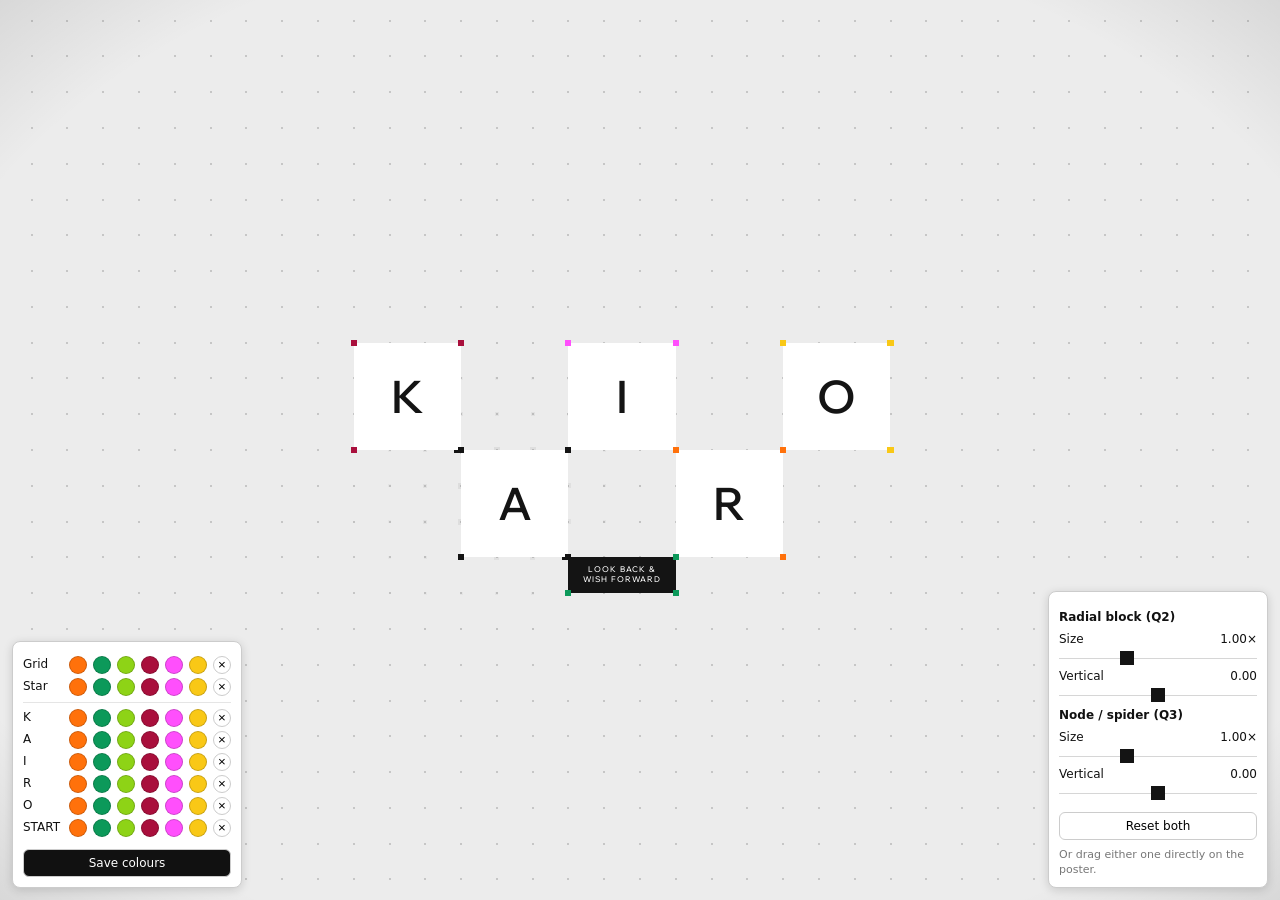
==== commit d726584b: "Checkpoint the Rosh Hashanah pass before the hosting migration Saves the in-progress work as it stan" ====
--- a/index.html
+++ b/index.html
@@ -134,6 +134,7 @@
 <script src="js/poster/24-roll.js"></script>
 <script src="js/poster/25-rings.js"></script>
 <script src="js/poster/26-snake-layer.js"></script>
+<script src="js/poster/26b-radial-block.js"></script>
 <script src="js/poster/27-decades.js"></script>
 <script src="js/poster/28-lattice.js"></script>
 <script src="js/poster/29-word.js"></script>
@@ -159,5 +160,12 @@
 <script src="js/app/70-collect.js"></script>
 <script src="js/app/71-qsys-input.js"></script>
 <script src="js/app/72-boot.js"></script>
+<!-- TEMPORARY — Karin's own colour picker, see the file's own header. Delete
+     this line (and the file) once the landing design settles. -->
+<script src="js/app/79-dev-colors.js"></script>
+<!-- TEMPORARY — Karin's own size/position picker for the radial block and
+     the node/spider, see the file's own header. Delete this line (and the
+     file) once the design settles. -->
+<script src="js/app/79-dev-poster.js"></script>
 </body>
 </html>
--- a/css/00-ground.css
+++ b/css/00-ground.css
@@ -176,9 +176,12 @@
      format is showing. Anchoring to the sheet's corner would drag the entire
      grid sideways every time the poster changed shape. */
   .gridlayer{position:absolute;inset:0;z-index:0;
+    /* --gridline-dev: TEMPORARY (Karin, 27 Aug) — the dev colour panel's own
+       override, see js/app/79-dev-colors.js. Falls through to the real
+       --gridline when unset, so removing that file needs no change here. */
     background-image:
-      linear-gradient(to right, var(--gridline) 0 1px, transparent 1px),
-      linear-gradient(to bottom, var(--gridline) 0 1px, transparent 1px);
+      linear-gradient(to right, var(--gridline-dev, var(--gridline)) 0 1px, transparent 1px),
+      linear-gradient(to bottom, var(--gridline-dev, var(--gridline)) 0 1px, transparent 1px);
     background-size:var(--cell) var(--cell);
     background-position:calc(50vw + var(--over)) calc(50dvh + var(--over))}
 
--- a/css/10-chrome.css
+++ b/css/10-chrome.css
@@ -208,6 +208,14 @@
     animation:snakeBeadIn .42s var(--eo) both;
     animation-delay:calc(var(--bi) * var(--sstep,15ms))}
 
+  /* THE RADIAL BLOCK (Q2/febdays), Rosh Hashanah edition: the snake rule above
+     is dead code now — the layer in this slot is the radial block of beams
+     (js/poster/26b-radial-block.js), which has no .sbead children, so that
+     rule simply never matches. Same treatment as the month silhouette
+     (Karin, 30 Aug: "let's do that one" — referring to monthFade): a plain
+     fade on the whole group, no scale, on every pick not only the first. */
+  .hl.enter[data-q="febdays"]{animation:monthFade 1.25s var(--eo) both}
+
   /* THE NODE (Q2/alarms): the centre square pops first, then the rays shoot outward
      one by one (a stroke draw-on — --rl is each ray's own length) and each blue tip
      pops as its ray lands. --nstep (set in JS off the ray count) keeps the whole fan
@@ -282,14 +290,14 @@
     animation:sayingWrite .24s steps(1,end) both;
     animation-delay:calc(var(--gd,0ms) - .24s)}
 
-  /* THE MONTH SILHOUETTE (Q3): on FIRST appearance it grows from the sheet
-     centre — a smooth scale of the whole layer group about the viewBox centre,
-     the same move as the base grid but keyed to the sheet centre rather than the
-     group's own box. A month CHANGE keeps the raster re-grow (startMonthGrow);
-     .enter is off by then, so this never fights it. */
-  .hl.enter[data-q="month"]{transform-box:view-box;transform-origin:50% 50%;
-    animation:monthGrow .72s var(--eo) both}
-  @keyframes monthGrow{from{transform:scale(.04)}to{transform:scale(1)}}
+  /* THE MONTH SILHOUETTE (Q3/Q1): a plain fade, no scale and no movement —
+     tried against a per-circle stagger (too heavy at ~6,700 animated
+     circles) and a whole-group zoom (Karin, 30 Aug: "a bit ugly") before
+     landing here. 2.5s read as too slow once seen at full speed, 1.75s
+     still too slow; 1.25s is the settled length. onPick re-arms .enter on
+     every pick, not only the first, so this plays on every word change too. */
+  .hl.enter[data-q="month"]{animation:monthFade 1.25s var(--eo) both}
+  @keyframes monthFade{from{opacity:0}to{opacity:1}}
 
   /* THE DECADES BRICK BAND (Q7): on first appearance the checkerboard lays in
      column by column from the left, each brick growing up from its own foot —
--- a/css/20-aperture.css
+++ b/css/20-aperture.css
@@ -160,8 +160,12 @@
      aperture's hour marks. They are ON from the start in grey, so the lattice
      already frames every letter; hovering a cell turns its four dark as the
      star's rays sweep in and settle onto them. */
+  /* --kmark-color: TEMPORARY (Karin, 27 Aug) — a per-letter override set as an
+     inline custom property on that letter's own .kt (see buildHeroLogo and
+     the picker in js/app/79-dev-colors.js); falls through to the original
+     grey when unset. */
   .kmark{position:absolute;width:calc(var(--cell)*.17);height:calc(var(--cell)*.17);
-    background:#C2C2BE;transition:background .14s var(--ease);pointer-events:none}
+    background:var(--kmark-color,#C2C2BE);transition:background .14s var(--ease);pointer-events:none}
   .kmark.tl{left:calc(var(--cell)*-.085);top:calc(var(--cell)*-.085)}
   .kmark.tr{right:calc(var(--cell)*-.085);top:calc(var(--cell)*-.085)}
   .kmark.bl{left:calc(var(--cell)*-.085);bottom:calc(var(--cell)*-.085)}
@@ -170,6 +174,12 @@
      load and must light each cell EXACTLY as the pointer does, so it sets this
      rather than carrying a second set of styles that could drift from these
      ones. Every rule below names both. */
+  /* R and O sit diagonally adjacent and share one corner point exactly — the
+     later element in DOM order (O) painted over it by default, so that
+     shared square always showed O's colour. Karin wants it to read as R's
+     (27 Aug); a small resting z-index on R alone flips just that one pair
+     without touching how any other tile's corners stack. */
+  .klogo .kt[data-letter="R"]{z-index:2}
   .klogo .kt:hover,.klogo .kt.hot{z-index:5}
   .klogo .kt:hover .kmark,.klogo .kt.hot .kmark,
   .kstart:hover .kmark,.kstart.hot .kmark{background:var(--fg)}
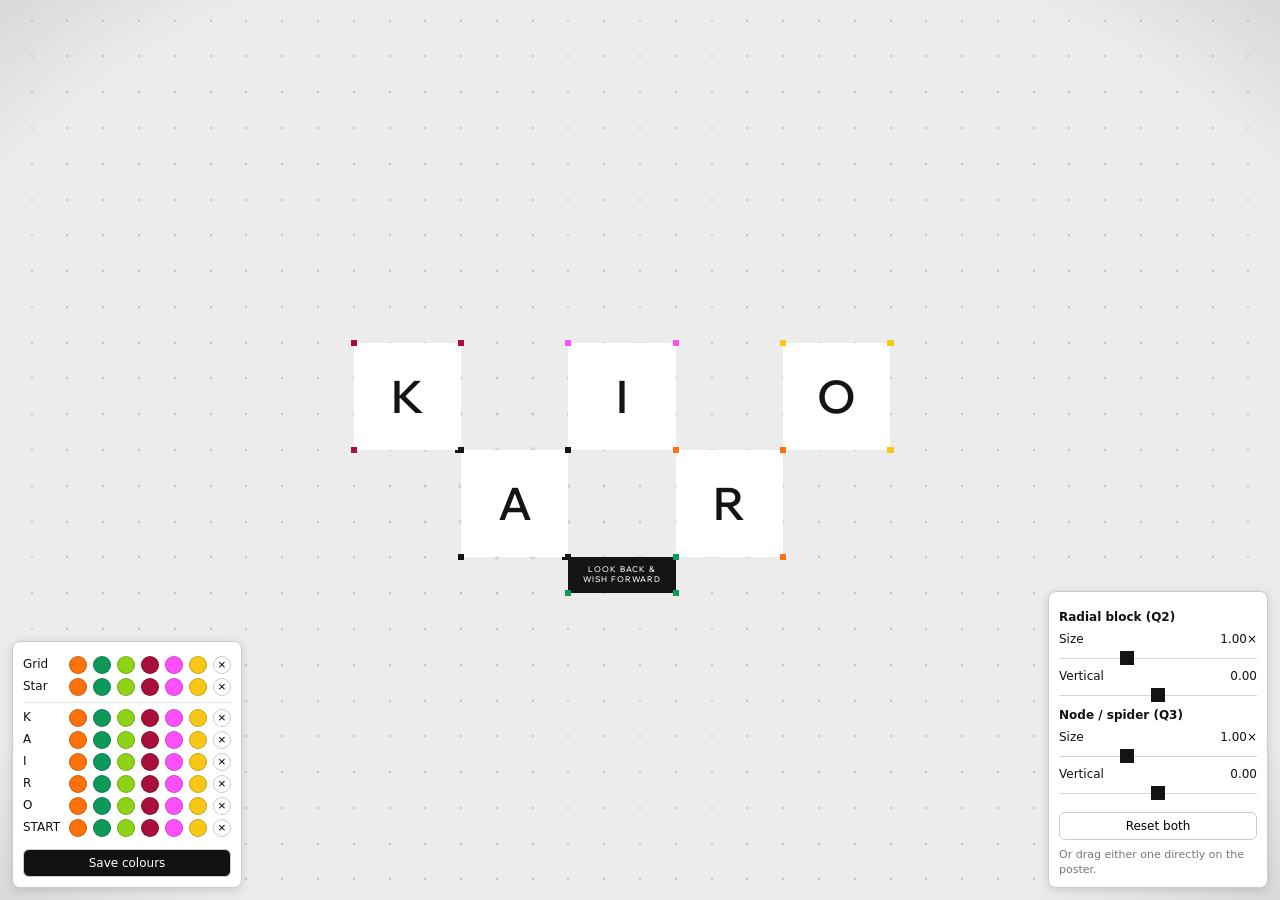
==== commit ba7ca367: "Upload the finished poster at the Create press showFinish() starts it and does not await it. The byt" ====
--- a/index.html
+++ b/index.html
@@ -157,6 +157,7 @@
 <script src="js/app/61-relayout.js"></script>
 <script src="js/app/62-hover-notes.js"></script>
 <script src="js/app/63-record.js"></script>
+<script src="js/app/64-share.js"></script>
 <script src="js/app/70-collect.js"></script>
 <script src="js/app/71-qsys-input.js"></script>
 <script src="js/app/72-boot.js"></script>
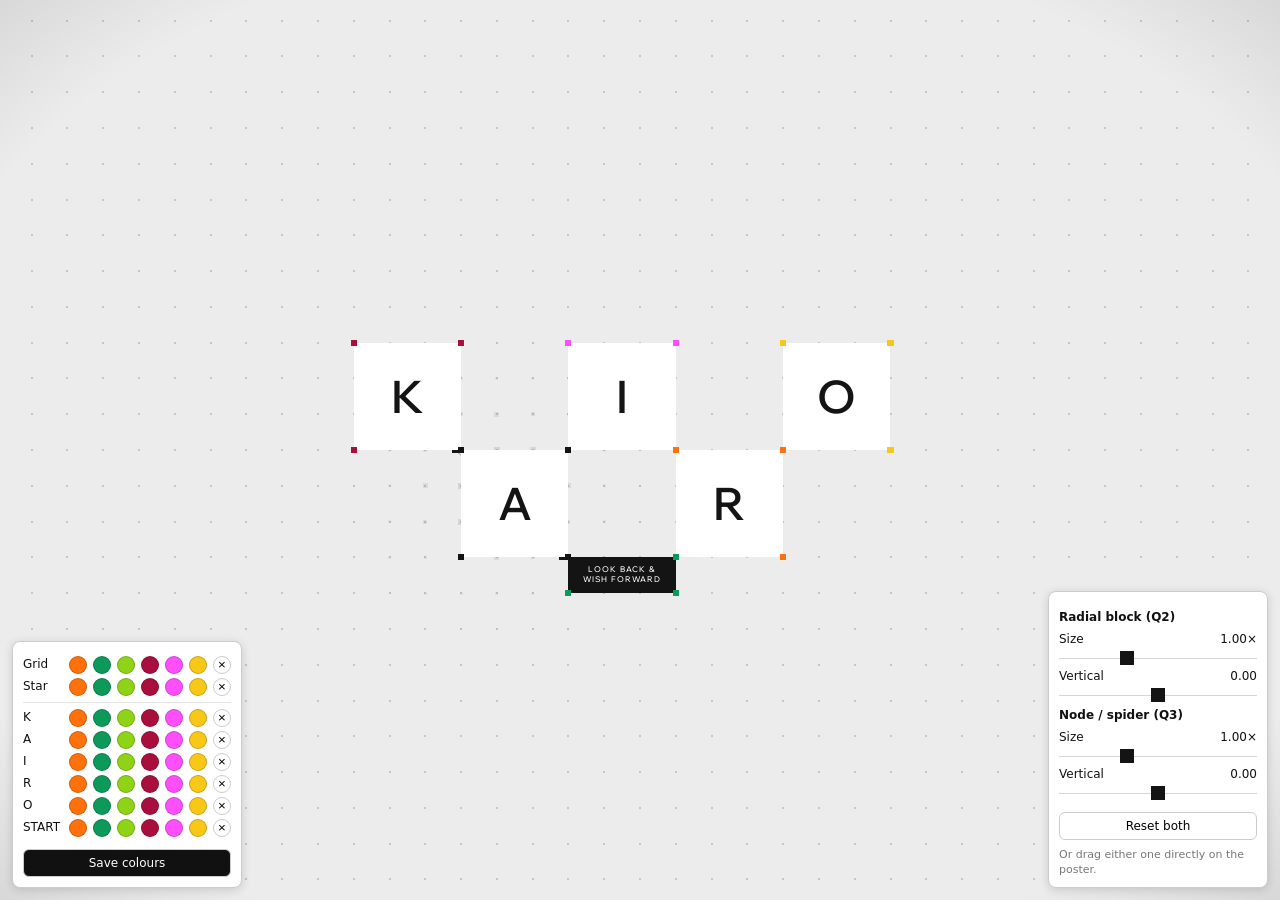
==== commit 80e23741: "Draw the poster's address as a QR, behind a button, in a pop-up The encoder is vendored (Kazuhiko Ar" ====
--- a/index.html
+++ b/index.html
@@ -105,6 +105,14 @@
   <div id="fmtMenu" role="menu" aria-label="Poster format"></div>
   <div id="status"></div>
   <button type="button" id="reset" aria-label="Reset all answers">Reset</button>
+  <!-- The pop-up's ground. A press elsewhere on it puts the code away; see
+       js/app/64-share.js. It is a sibling of #qr rather than its parent so the
+       code's own box can stay snapped to the grid independently of it. -->
+  <div id="qrScrim" aria-hidden="true"></div>
+  <!-- The finished poster's address, for a phone. Placed and sized entirely
+       from js/app/64-share.js, because like all the chrome it lands on grid
+       lines and the grid is a function of the viewport. -->
+  <div id="qr" aria-hidden="true"></div>
 
 </div>
 
@@ -157,6 +165,7 @@
 <script src="js/app/61-relayout.js"></script>
 <script src="js/app/62-hover-notes.js"></script>
 <script src="js/app/63-record.js"></script>
+<script src="js/vendor/qrcode-generator.js"></script>
 <script src="js/app/64-share.js"></script>
 <script src="js/app/70-collect.js"></script>
 <script src="js/app/71-qsys-input.js"></script>
--- a/css/10-chrome.css
+++ b/css/10-chrome.css
@@ -465,3 +465,59 @@
     body.arrive:not(.arrive-lit) #fmtMenu{visibility:visible}
   }
 
+/* ---------------------------------------------------------------------
+   The share QR. Everything about its position and its size is set from
+   js/app/64-share.js, because both have to land on grid lines and the grid
+   is a function of the viewport — there is no px value here that could be
+   right at two window sizes. What lives here is only what does not move:
+   how it arrives, and what it looks like while it has nothing to show.
+
+   THE SECOND PLACE THE FLIP IS NOT LITERAL (the first is --chrome-ink, and
+   for a related reason). body.made inverts the palette, and the QR lives
+   only inside body.made — so following --fg on --surface would draw every
+   code light-on-dark. Plenty of phone cameras read an inverted code and
+   plenty do not, and this is the one element on the page whose entire job is
+   to be read by a machine on the first try. So it holds the light tones as
+   literals: #141414 on #ECECEC, the same two values --fg and --surface carry
+   before the flip. It is a small bright square in a dark ending, and that is
+   the cost of it working.
+   --------------------------------------------------------------------- */
+#qr{
+  position:fixed;
+  display:none;
+  z-index:6;
+  opacity:0;
+  transition:opacity var(--flip) var(--eo);
+  pointer-events:auto;
+}
+#qr.on{ display:block; opacity:1; }
+#qr svg{ display:block; width:100%; height:100%; }
+
+/* Working and failed both show the box and no code. The failed state says so
+   quietly rather than in an error colour: a QR that did not arrive is not an
+   error the visitor can do anything about, and the ending is not the place to
+   shout about it. These two DO follow the flip — there is no scanner to
+   satisfy, so they sit in the ending's own palette like any other text. */
+#qr .msg{
+  font:500 calc(var(--cell) * 0.30)/1.35 var(--ui);
+  color:var(--dim);
+  padding:calc(var(--cell) * 0.2);
+}
+
+@media (prefers-reduced-motion: reduce){
+  #qr{ transition:none; }
+}
+
+/* The pop-up's ground: the board dimmed, so the code reads as the one thing
+   being shown rather than as a square that has landed on the poster. */
+#qrScrim{
+  position:fixed;
+  inset:0;
+  display:none;
+  z-index:5;
+  background:rgba(0,0,0,.62);
+  opacity:0;
+  transition:opacity var(--flip) var(--eo);
+}
+#qrScrim.on{ display:block; opacity:1; }
+@media (prefers-reduced-motion: reduce){ #qrScrim{ transition:none; } }
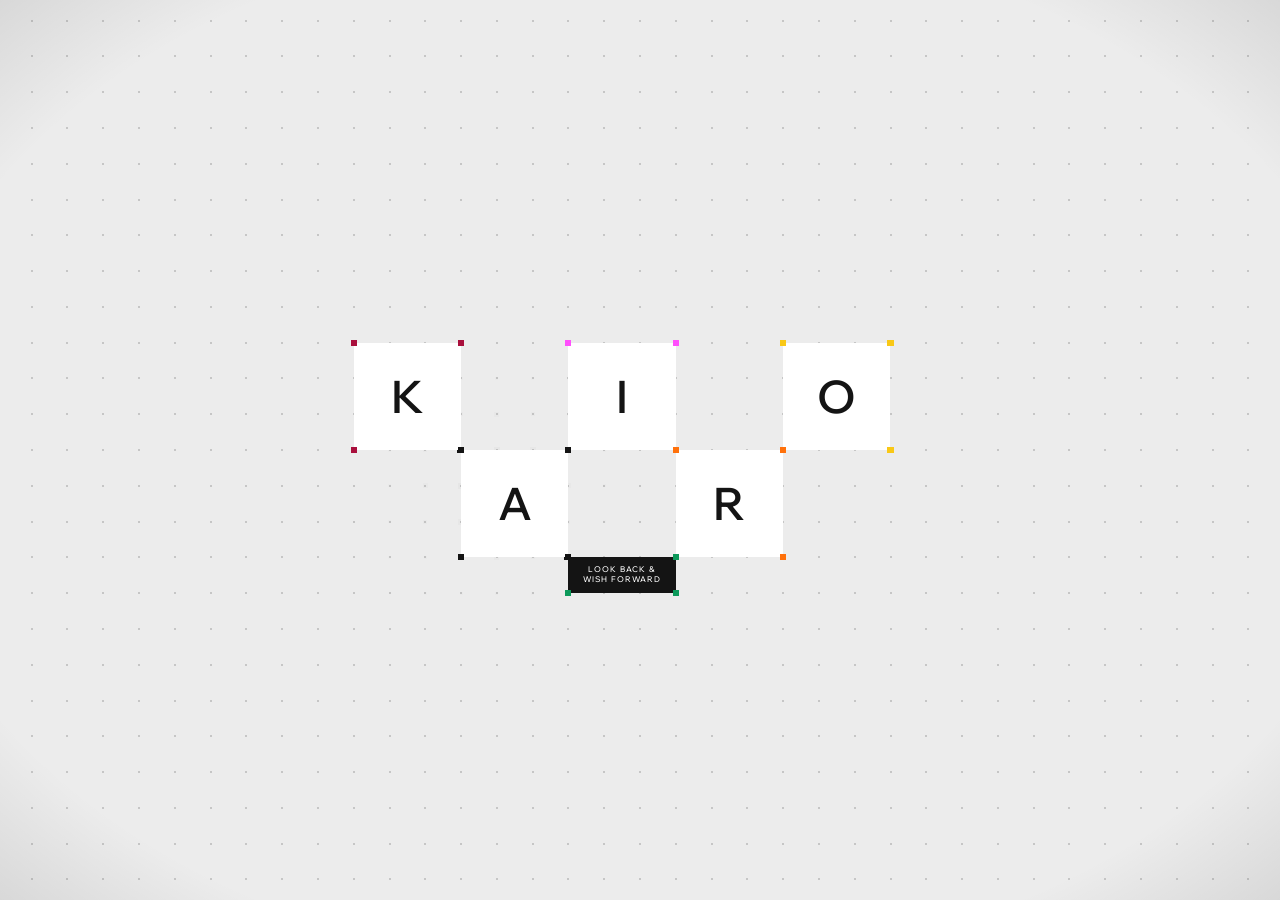
==== commit 0a8321dc: "The ending is the poster, the QR and Back The way out loses its Save-as presses: the QR is how a vis" ====
--- a/index.html
+++ b/index.html
@@ -105,14 +105,17 @@
   <div id="fmtMenu" role="menu" aria-label="Poster format"></div>
   <div id="status"></div>
   <button type="button" id="reset" aria-label="Reset all answers">Reset</button>
-  <!-- The pop-up's ground. A press elsewhere on it puts the code away; see
-       js/app/64-share.js. It is a sibling of #qr rather than its parent so the
-       code's own box can stay snapped to the grid independently of it. -->
-  <div id="qrScrim" aria-hidden="true"></div>
   <!-- The finished poster's address, for a phone. Placed and sized entirely
        from js/app/64-share.js, because like all the chrome it lands on grid
        lines and the grid is a function of the viewport. -->
   <div id="qr" aria-hidden="true"></div>
+  <!-- "Generating…", standing one row above the code while it works. A
+       sibling of #qr rather than a child of it — #qr is exactly the seven
+       cells the code occupies, and text inside would either overflow that
+       box or shrink the code. Placed and sized from js/app/64-share.js for
+       the same reason as everything else here: it lands on grid lines and
+       the grid is a function of the viewport. -->
+  <div id="qrLabel" aria-hidden="true"></div>
 
 </div>
 
--- a/css/10-chrome.css
+++ b/css/10-chrome.css
@@ -485,10 +485,16 @@
 #qr{
   position:fixed;
   display:none;
-  z-index:6;
+  /* Same layer as #qsys (z-index:5 in css/30-questions.css), not above a
+     scrim any more — there is no scrim. The code stands in the column the
+     Save-as boxes used to, so it stands at the same height they did. */
+  z-index:5;
   opacity:0;
   transition:opacity var(--flip) var(--eo);
-  pointer-events:auto;
+  /* Not clickable: a pop-up needed a press on the code itself to NOT dismiss
+     it; a panel that sits in the layout and leaves when the ending leaves
+     has nothing left to guard against. */
+  pointer-events:none;
 }
 #qr.on{ display:block; opacity:1; }
 #qr svg{ display:block; width:100%; height:100%; }
@@ -508,16 +514,34 @@
   #qr{ transition:none; }
 }
 
-/* The pop-up's ground: the board dimmed, so the code reads as the one thing
-   being shown rather than as a square that has landed on the poster. */
-#qrScrim{
+/* "Generating…", standing in the clear row above the code while
+   SHARE.status is 'working' (Karin, 30 Aug: "let's also add a
+   'Generating...' text above it while it does that so it's clear"). One
+   ellipsis glyph, not three full stops — #qr .msg above already uses the
+   single glyph and the type in this piece is set carefully; three would be
+   the odd one out.
+
+   IT IS NOT PART OF THE CODE, so unlike #qr it follows body.made's inverted
+   palette like every other piece of text in the ending, rather than the
+   #ECECEC/#141414 literals that exist only so a camera can read the code.
+   And it should read as belonging with Back — the only other text standing
+   in this column — so its type is .qback's own (css/30-questions.css)
+   wholesale: size, letter-spacing, case, colour. Not invented fresh. */
+#qrLabel{
   position:fixed;
-  inset:0;
   display:none;
   z-index:5;
-  background:rgba(0,0,0,.62);
   opacity:0;
   transition:opacity var(--flip) var(--eo);
+  pointer-events:none;          /* a label, nothing presses it */
+  align-items:center;
+  font-family:var(--mono);
+  font-size:9.5px;
+  letter-spacing:.18em;
+  text-transform:uppercase;
+  color:var(--chrome-ink);
 }
-#qrScrim.on{ display:block; opacity:1; }
-@media (prefers-reduced-motion: reduce){ #qrScrim{ transition:none; } }
+#qrLabel.on{ display:flex; opacity:1; }
+@media (prefers-reduced-motion: reduce){
+  #qrLabel{ transition:none; }
+}
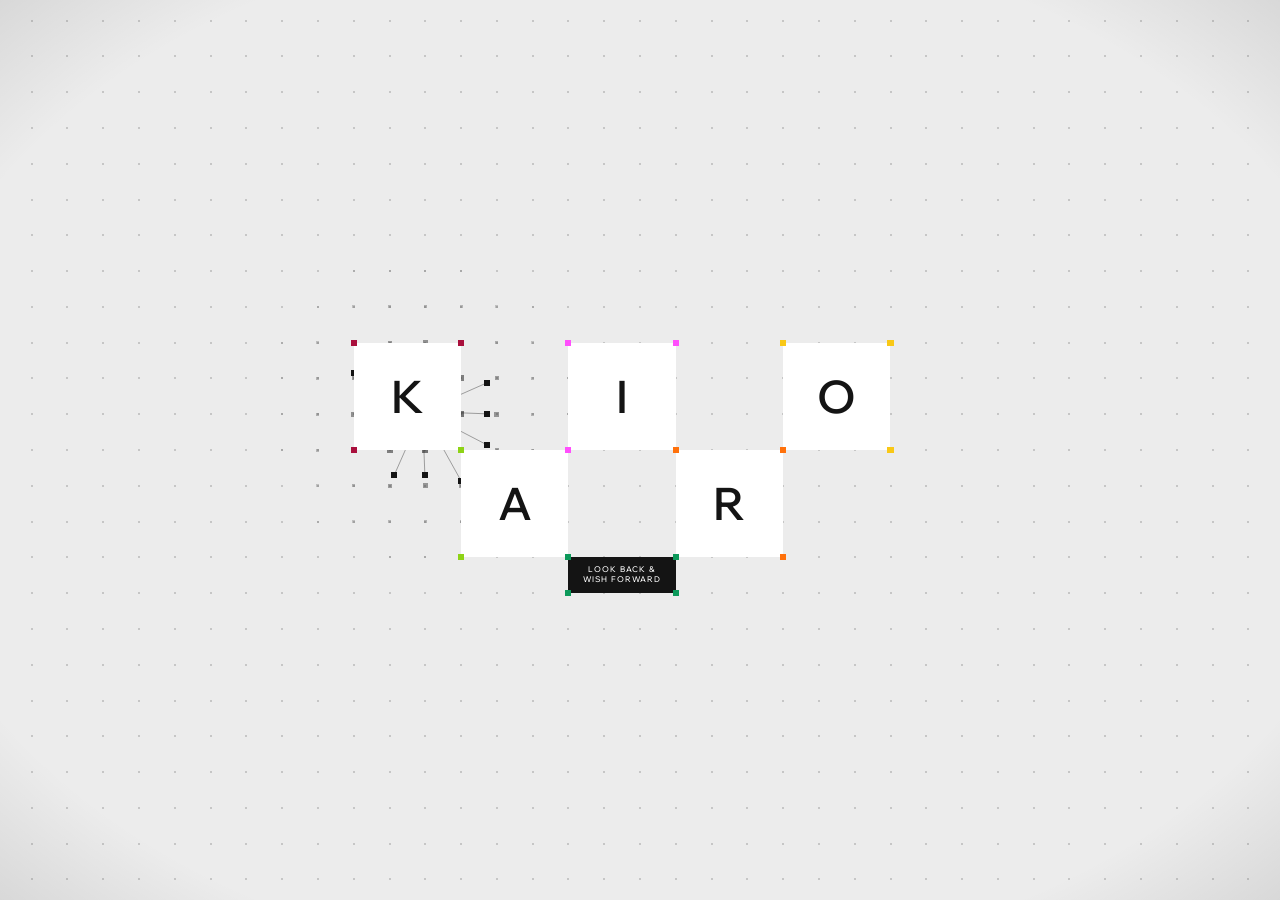
==== commit fa445ea1: "A boxed × in Wix Madefor Display, and a 40s idle return to KAIRO's opening Karin: the tiny × that re" ====
--- a/index.html
+++ b/index.html
@@ -105,6 +105,14 @@
   <div id="fmtMenu" role="menu" aria-label="Poster format"></div>
   <div id="status"></div>
   <button type="button" id="reset" aria-label="Reset all answers">Reset</button>
+  <!-- The way out of the finished poster, back to KAIRO's own opening screen
+       (see backToStart() in js/app/55-reset.js — the same destination the
+       KAIRO mark itself already opens, just a second, more obvious door to
+       it once the poster is made). Shares the format control's own top-right
+       slot — free while CONFIG.FORMAT_SWITCHER is off, since the two never
+       show at once — and is placed and sized from placeChrome() in
+       js/ui/40-dots.js for the same reason as that control. -->
+  <button type="button" id="closeToStart" aria-label="Close, back to KAIRO's opening screen">×</button>
   <!-- The finished poster's address, for a phone. Placed and sized entirely
        from js/app/64-share.js, because like all the chrome it lands on grid
        lines and the grid is a function of the viewport. -->
--- a/css/00-ground.css
+++ b/css/00-ground.css
@@ -343,6 +343,22 @@
                transition-duration:.15s}
   #reset:disabled{opacity:.3;cursor:default;border-bottom-color:transparent}
   #reset:disabled:hover{color:var(--chrome-ink)}
+  /* THE CLOSE BUTTON. --chrome-ink/--chrome-hot are the same two roles Reset
+     and Back already read — tuned specifically to work against body.made's
+     inverted ground, which is the only ground this button ever stands on
+     (Karin, 16 Aug: they have to be MORE readable inverted, not equally
+     faint — see the note on body.made in this file). --ui is this project's
+     one interface font, Wix Madefor Display with its own fallback chain —
+     asked for by name here (Karin, 31 Aug) rather than left in --mono like
+     Reset's own label, which is the piece's data-record face, not its UI one. */
+  #closeToStart{position:absolute;z-index:9;display:none;pointer-events:auto;cursor:pointer;
+         background:transparent;border:1px solid var(--chrome-line);box-sizing:border-box;
+         font-family:var(--ui);font-weight:500;line-height:1;color:var(--chrome-ink);
+         align-items:center;justify-content:center;padding:0;
+         transition:color var(--flip) var(--eo),border-color var(--flip) var(--eo)}
+  #closeToStart.on{display:flex}
+  #closeToStart:hover{color:var(--chrome-hot);border-color:var(--chrome-hot)}
+  #closeToStart:focus-visible{outline:1px solid var(--chrome-hot);outline-offset:3px}
 
   /* Placeholder, snapped to grid lines by placeChrome(). Drop real content
      inside; sized to 3 x 3 grid cells. */
--- a/css/10-chrome.css
+++ b/css/10-chrome.css
@@ -310,8 +310,11 @@
 
   /* THE LATTICE (Q8/sixweek): on FIRST appearance only, every cell pops in as a
      true hard cut (no fade) — each cell carries its own reveal delay (--cd),
-     baked in JS as an eased distance-from-top-left so the population reads as
-     one diagonal wavefront sweeping down-right, easing out as it advances. A
+     baked in JS as a LINEAR distance-from-top-left (see entranceMarkup, not
+     eased any more — an ease-out's own flattening tail bunched dozens of far
+     diagonals within a couple of milliseconds of each other, Karin, 31 Aug)
+     so the population reads as one diagonal wavefront sweeping down-right,
+     evenly, corner to corner. A
      steps(1,end) animation holds each cell at opacity:0 for its entire duration
      and then snaps straight to opaque — no interpolation, matching the piece's
      no-fade language. Only ever runs once: any later paint (a bar drag, a
